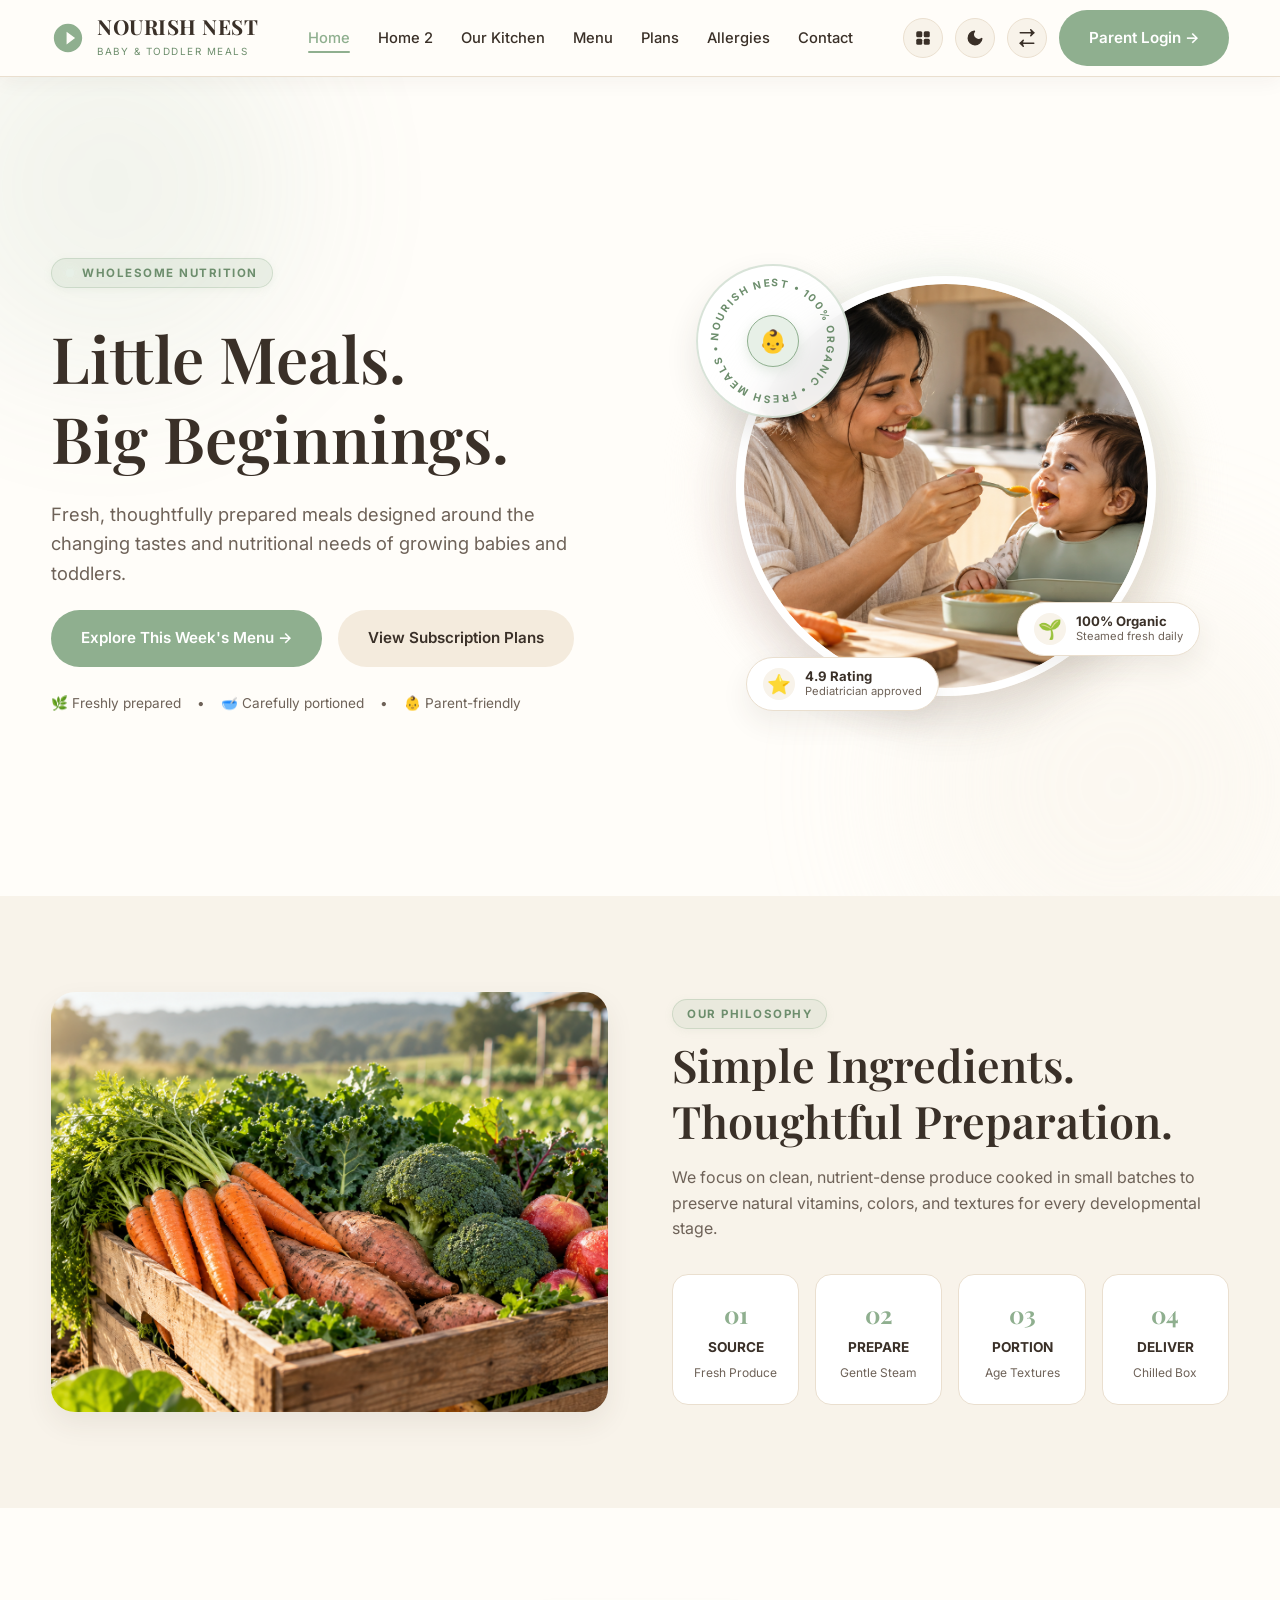
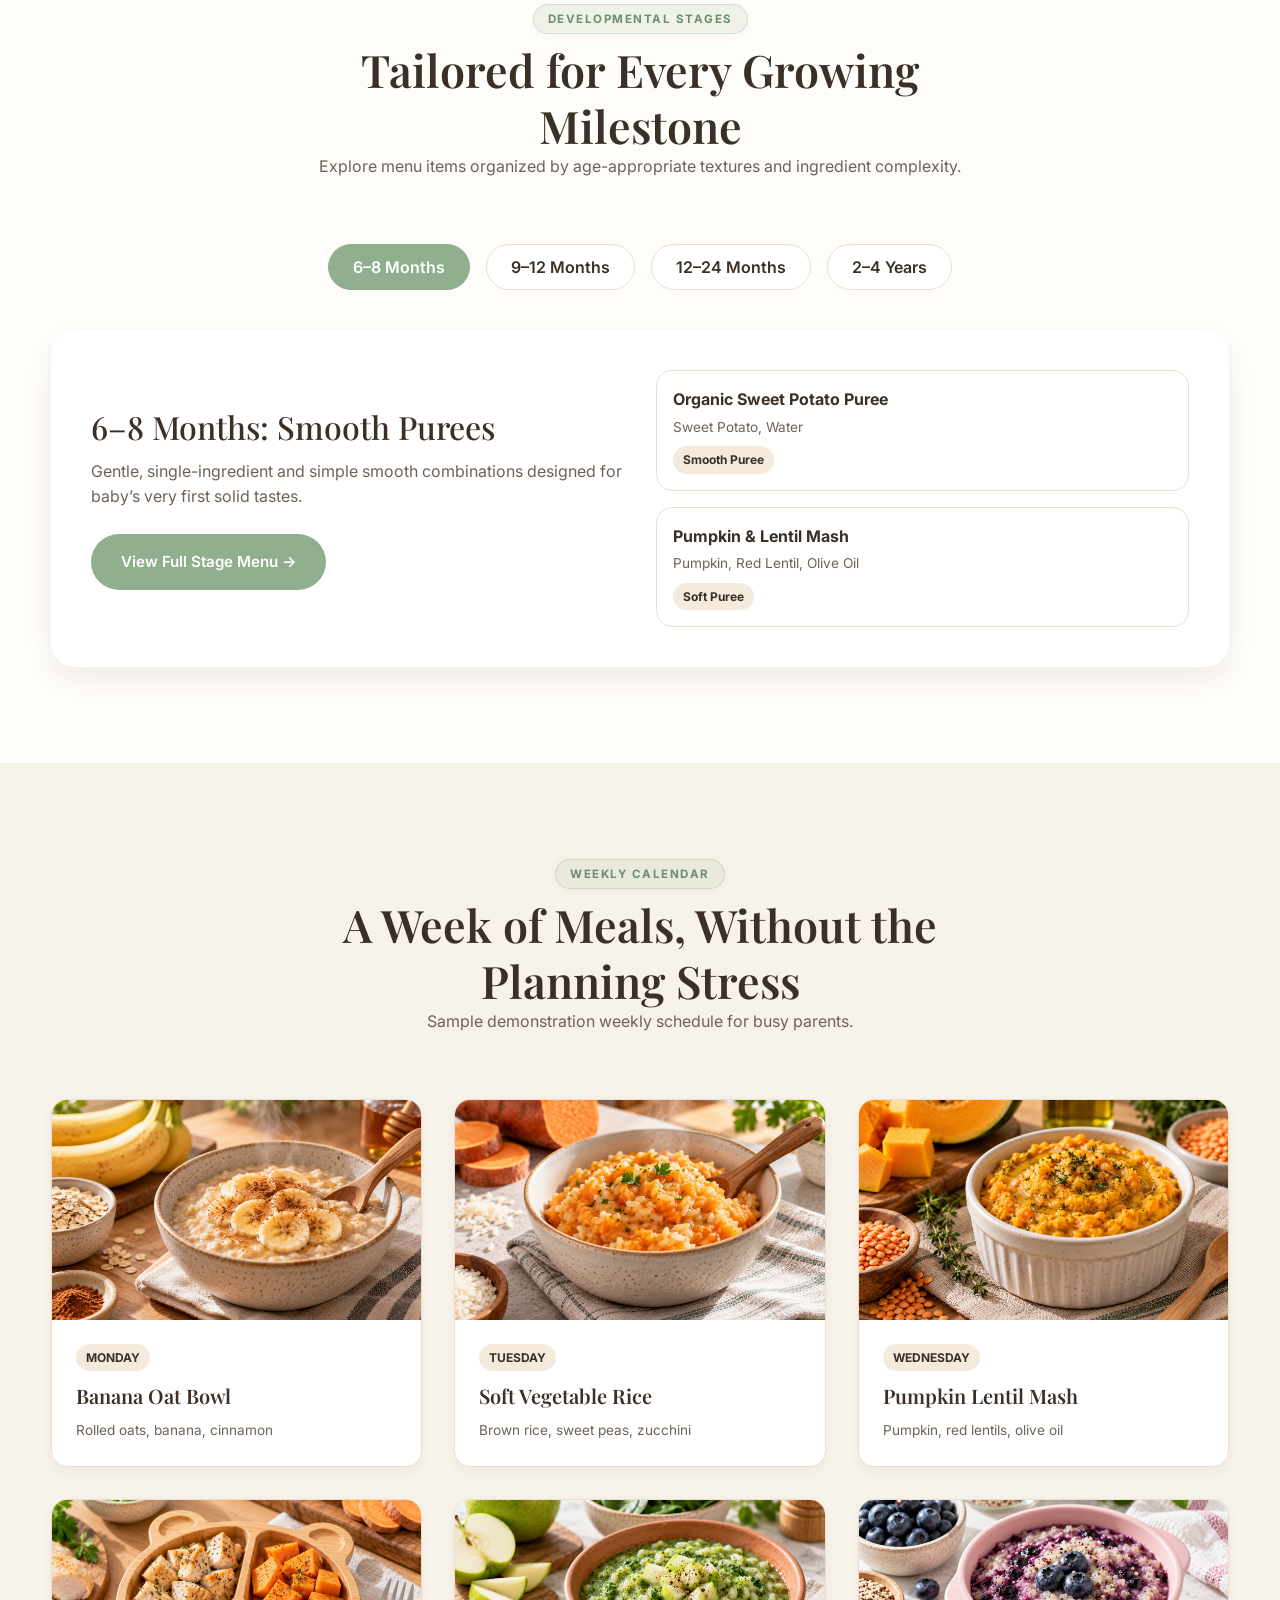
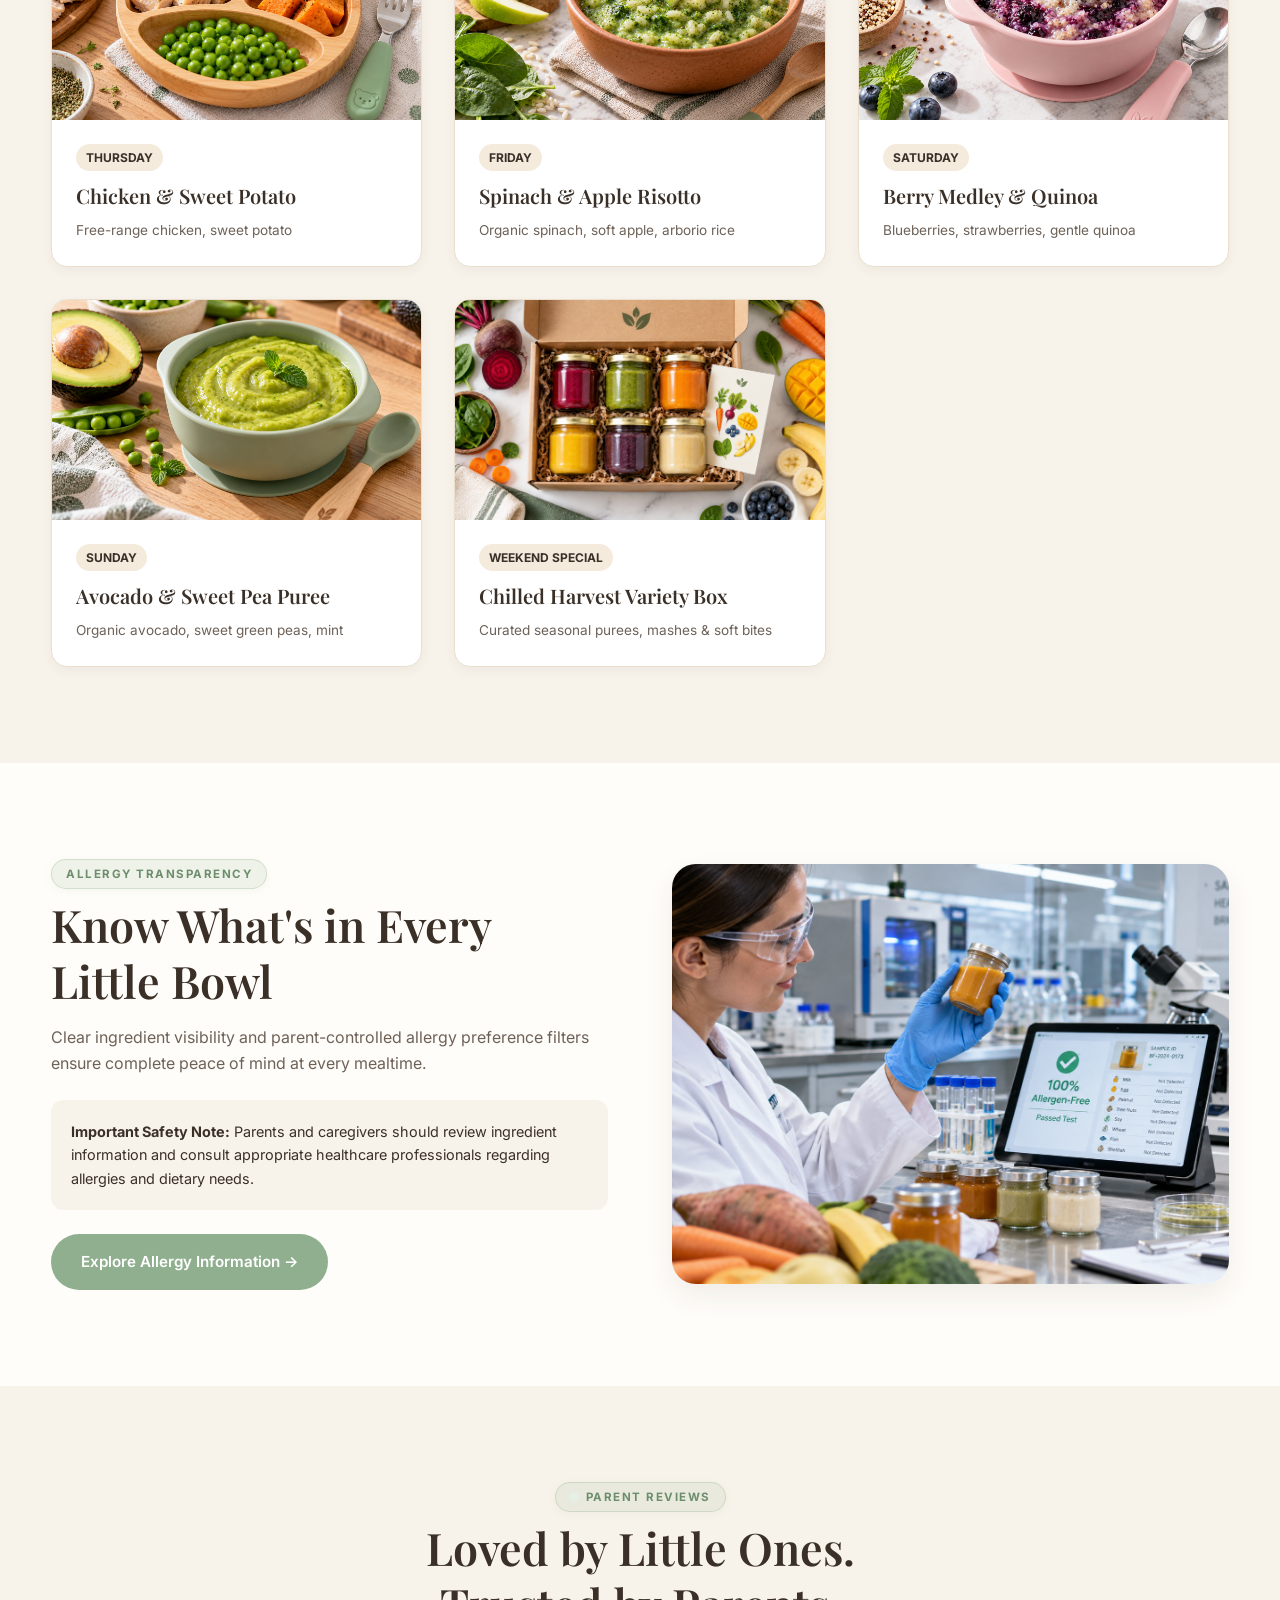
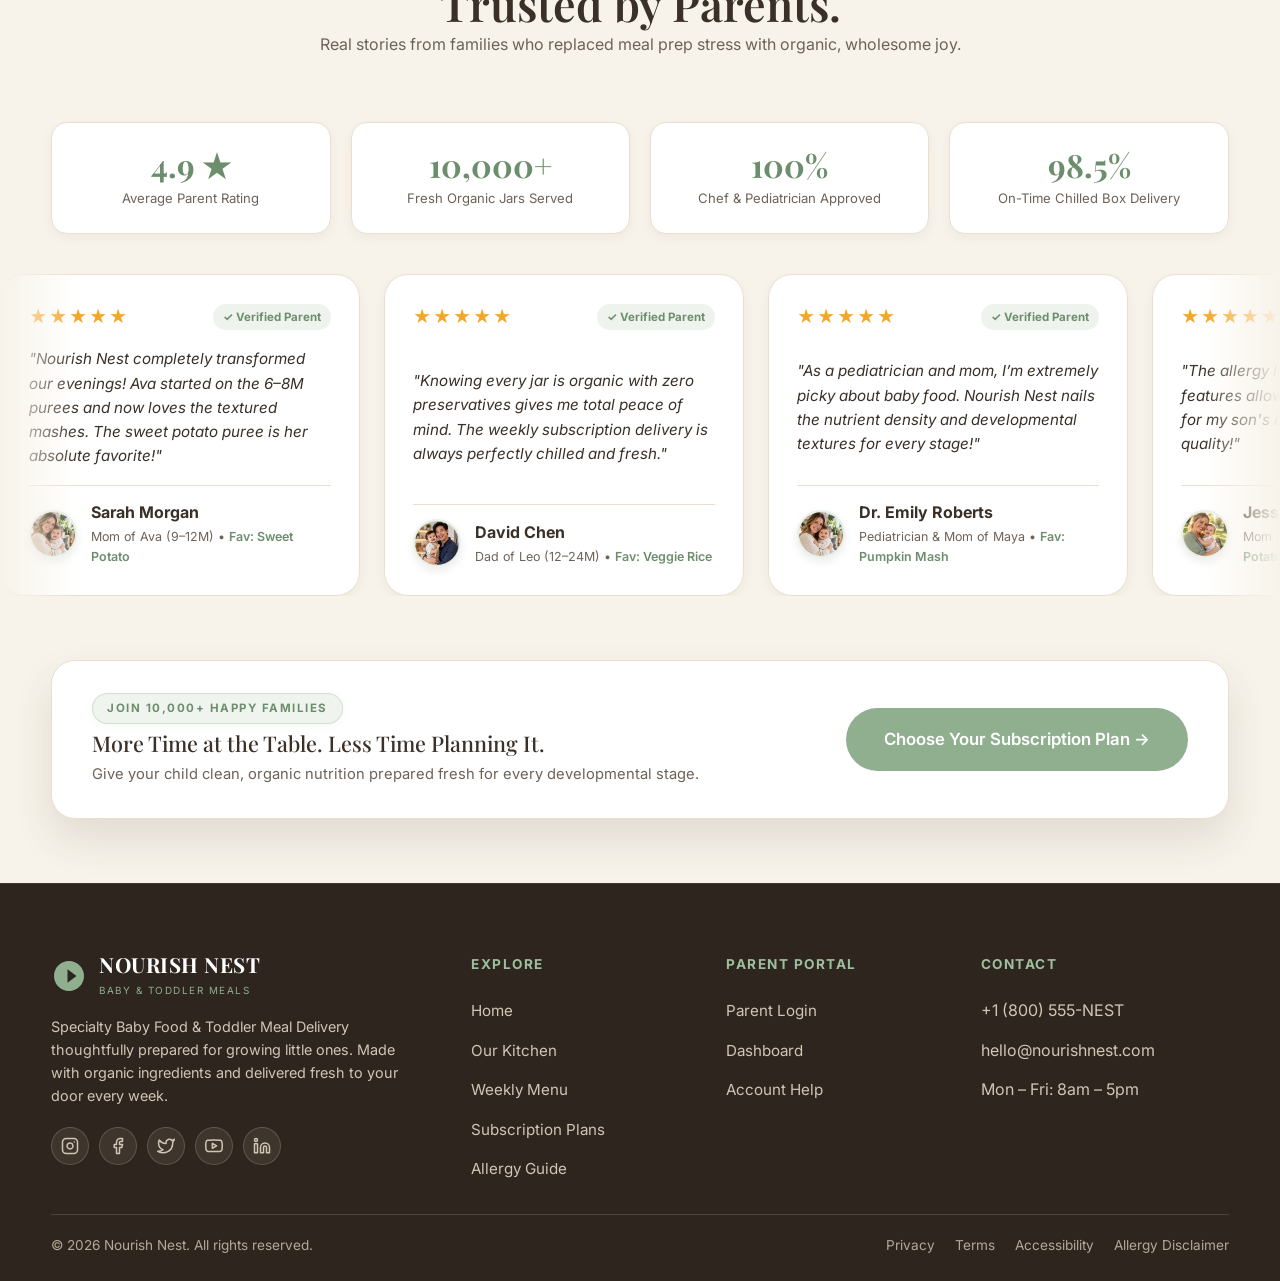
==== index.html @ a1250751 "Complete Nourish Nest website update: images, Home 2 hero & sensory section enhancements, brand favi" ====
<!DOCTYPE html>
<html lang="en" data-theme="light" dir="ltr">
<head>
  <meta charset="UTF-8">
  <meta name="viewport" content="width=device-width, initial-scale=1.0">
  <title>Nourish Nest | Specialty Baby Food & Toddler Meal Delivery</title>
  <meta name="description" content="Wholesome little meals thoughtfully prepared for growing babies and toddlers. Organized by developmental age stage with allergy-aware weekly subscriptions.">
  
  <link rel="icon" type="image/svg+xml" href="assets/images/favicon.svg">
  <link rel="stylesheet" href="assets/css/style.css">
</head>
<body>

  <!-- Sticky Navbar -->
  <header class="navbar">
    <div class="container nav-container">
      <a href="index.html" class="brand-logo">
        <svg viewBox="0 0 24 24">
          <path d="M12 2C6.48 2 2 6.48 2 12s4.48 10 10 10 10-4.48 10-10S17.52 2 12 2zm-1 14.5v-9l6 4.5-6 4.5z"/>
        </svg>
        <div>
          <span class="brand-title">NOURISH NEST</span>
          <span class="brand-sub">BABY & TODDLER MEALS</span>
        </div>
      </a>

      <!-- Desktop Nav Links -->
      <ul class="nav-links">
        <li><a href="index.html" class="active">Home</a></li>
        <li><a href="index2.html">Home 2</a></li>
        <li><a href="about.html">Our Kitchen</a></li>
        <li><a href="menu.html">Menu</a></li>
        <li><a href="plans.html">Plans</a></li>
        <li><a href="allergies.html">Allergies</a></li>
        <li><a href="contact.html">Contact</a></li>
      </ul>

      <!-- Actions -->
      <div class="nav-actions">
        <!-- Professional Dashboard Grid Shortcut -->
        <a href="dashboard.html" class="icon-circle-btn" title="Parent Portal Dashboard" aria-label="Parent Portal Dashboard">
          <svg width="18" height="18" viewBox="0 0 24 24" fill="currentColor">
            <rect x="3" y="3" width="8" height="8" rx="2"/>
            <rect x="13" y="3" width="8" height="8" rx="2"/>
            <rect x="13" y="13" width="8" height="8" rx="2"/>
            <rect x="3" y="13" width="8" height="8" rx="2"/>
          </svg>
        </a>

        <!-- Theme Sun/Moon Circle Button -->
        <button class="icon-circle-btn theme-toggle-btn" aria-label="Toggle Theme"></button>
        
        <!-- RTL Left-Right Circle Button -->
        <button class="icon-circle-btn rtl-toggle-btn" aria-label="Toggle Direction"></button>
        
        <!-- Primary CTA: Parent Login -->
        <a href="login.html" class="btn btn-primary">Parent Login →</a>
      </div>

      <!-- Mobile Hamburger -->
      <button class="hamburger" aria-label="Open Menu">
        <span></span>
        <span></span>
        <span></span>
      </button>
    </div>
  </header>

  <!-- Mobile Drawer -->
  <div class="mobile-drawer">
    <ul class="mobile-nav-links">
      <li><a href="index.html" class="active">Home</a></li>
      <li><a href="index2.html">Home 2</a></li>
      <li><a href="about.html">Our Kitchen</a></li>
      <li><a href="menu.html">Menu</a></li>
      <li><a href="plans.html">Plans</a></li>
      <li><a href="allergies.html">Allergies</a></li>
      <li><a href="contact.html">Contact</a></li>
    </ul>

    <div class="mobile-controls">
      <a href="login.html" class="btn btn-primary" style="width: 100%;">Parent Login →</a>
      <div style="display: flex; gap: 12px; justify-content: center; margin-top: 12px;">
        <a href="dashboard.html" class="icon-circle-btn" title="Parent Portal Dashboard" aria-label="Parent Portal Dashboard">
          <svg width="18" height="18" viewBox="0 0 24 24" fill="currentColor">
            <rect x="3" y="3" width="8" height="8" rx="2"/>
            <rect x="13" y="3" width="8" height="8" rx="2"/>
            <rect x="13" y="13" width="8" height="8" rx="2"/>
            <rect x="3" y="13" width="8" height="8" rx="2"/>
          </svg>
        </a>
        <button class="icon-circle-btn theme-toggle-btn" aria-label="Toggle Theme"></button>
        <button class="icon-circle-btn rtl-toggle-btn" aria-label="Toggle Direction"></button>
      </div>
    </div>
  </div>

  <!-- HOME SECTION 01 — HERO -->
  <section class="hero">
    <div class="hero-bg-shapes" aria-hidden="true">
      <div class="hero-shape shape-1"></div>
      <div class="hero-shape shape-2"></div>
    </div>
    <div class="container hero-grid">
      <div class="hero-content">
        <span class="section-tag hero-badge">
          <span class="badge-dot"></span> WHOLESOME NUTRITION
        </span>
        <h1 class="hero-title">Little Meals.<br>Big Beginnings.</h1>
        <p class="hero-desc text-muted" style="font-size: 1.15rem;">
          Fresh, thoughtfully prepared meals designed around the changing tastes and nutritional needs of growing babies and toddlers.
        </p>
        <div class="hero-ctas">
          <a href="menu.html" class="btn btn-primary">Explore This Week's Menu →</a>
          <a href="plans.html" class="btn btn-secondary">View Subscription Plans</a>
        </div>
        <div class="hero-trust-badges">
          <span>🌿 Freshly prepared</span>
          <span>•</span>
          <span>🥣 Carefully portioned</span>
          <span>•</span>
          <span>👶 Parent-friendly</span>
        </div>
      </div>

      <div class="hero-image-container">
        <!-- Ambient Backlight Ring -->
        <div class="hero-circle-glow"></div>

        <!-- Main Circular Image Frame -->
        <div class="hero-image-circle">
          <img src="assets/images/hero-main-feeding.jpg" alt="Parent preparing wholesome baby meal in bright kitchen">
        </div>

        <!-- Connected Rotating Circular Text Badge -->
        <div class="hero-rotating-text-badge" title="100% Organic & Freshly Prepared">
          <svg viewBox="0 0 160 160" class="spin-text-svg">
            <path id="heroCirclePath" d="M 80, 80 m -58, 0 a 58,58 0 1,1 116,0 a 58,58 0 1,1 -116,0" fill="none"/>
            <text class="spinning-text">
              <textPath href="#heroCirclePath" startOffset="0%">
                NOURISH NEST • 100% ORGANIC • FRESH MEALS • 
              </textPath>
            </text>
          </svg>
          <div class="rotating-badge-center">
            <span class="center-emoji">👶</span>
          </div>
        </div>

        <!-- Connected Floating Badges -->
        <div class="hero-float-badge float-badge-top">
          <span class="float-icon">🌱</span>
          <div class="float-text">
            <strong>100% Organic</strong>
            <span>Steamed fresh daily</span>
          </div>
        </div>

        <div class="hero-float-badge float-badge-bottom">
          <span class="float-icon">⭐</span>
          <div class="float-text">
            <strong>4.9 Rating</strong>
            <span>Pediatrician approved</span>
          </div>
        </div>
      </div>
    </div>
  </section>

  <!-- HOME SECTION 02 — INGREDIENT STORY -->
  <section class="section section-bg-alt">
    <div class="container split-grid">
      <div class="split-image">
        <img src="assets/images/quality-farm-fresh-produce.jpg" alt="Fresh organic vegetables on kitchen counter">
      </div>
      <div>
        <span class="section-tag">OUR PHILOSOPHY</span>
        <h2>Simple Ingredients. Thoughtful Preparation.</h2>
        <p class="text-muted" style="margin-top: 16px;">
          We focus on clean, nutrient-dense produce cooked in small batches to preserve natural vitamins, colors, and textures for every developmental stage.
        </p>
        <div class="journey-timeline">
          <div class="journey-step">
            <div class="step-num">01</div>
            <strong style="font-size: 0.85rem; display: block; margin-top: 4px;">SOURCE</strong>
            <span style="font-size: 0.75rem; color: var(--text-muted);">Fresh Produce</span>
          </div>
          <div class="journey-step">
            <div class="step-num">02</div>
            <strong style="font-size: 0.85rem; display: block; margin-top: 4px;">PREPARE</strong>
            <span style="font-size: 0.75rem; color: var(--text-muted);">Gentle Steam</span>
          </div>
          <div class="journey-step">
            <div class="step-num">03</div>
            <strong style="font-size: 0.85rem; display: block; margin-top: 4px;">PORTION</strong>
            <span style="font-size: 0.75rem; color: var(--text-muted);">Age Textures</span>
          </div>
          <div class="journey-step">
            <div class="step-num">04</div>
            <strong style="font-size: 0.85rem; display: block; margin-top: 4px;">DELIVER</strong>
            <span style="font-size: 0.75rem; color: var(--text-muted);">Chilled Box</span>
          </div>
        </div>
      </div>
    </div>
  </section>

  <!-- HOME SECTION 03 — AGE-STAGE MENU -->
  <section class="section">
    <div class="container">
      <div class="section-header">
        <span class="section-tag">DEVELOPMENTAL STAGES</span>
        <h2>Tailored for Every Growing Milestone</h2>
        <p class="text-muted">Explore menu items organized by age-appropriate textures and ingredient complexity.</p>
      </div>

      <div class="age-tabs">
        <button class="tab-btn active" data-stage="6-8">6–8 Months</button>
        <button class="tab-btn" data-stage="9-12">9–12 Months</button>
        <button class="tab-btn" data-stage="12-24">12–24 Months</button>
        <button class="tab-btn" data-stage="2-4">2–4 Years</button>
      </div>

      <div class="stage-display-card">
        <div>
          <h3 id="stage-title">6–8 Months: Smooth Purees</h3>
          <p id="stage-desc" class="text-muted" style="margin-top: 12px; margin-bottom: 24px;">
            Gentle, single-ingredient and simple smooth combinations designed for baby’s very first solid tastes.
          </p>
          <a href="menu.html" class="btn btn-primary">View Full Stage Menu →</a>
        </div>
        <div id="stage-meals-list" style="display: flex; flex-direction: column; gap: 16px;">
          <div class="journey-step" style="text-align: left; padding: 16px;">
            <strong>Organic Sweet Potato Puree</strong>
            <div style="font-size: 0.85rem; color: var(--text-muted); margin-top: 4px;">Sweet Potato, Water</div>
            <span class="meal-badge" style="margin-top: 8px; display: inline-block;">Smooth Puree</span>
          </div>
          <div class="journey-step" style="text-align: left; padding: 16px;">
            <strong>Pumpkin & Lentil Mash</strong>
            <div style="font-size: 0.85rem; color: var(--text-muted); margin-top: 4px;">Pumpkin, Red Lentil, Olive Oil</div>
            <span class="meal-badge" style="margin-top: 8px; display: inline-block;">Soft Puree</span>
          </div>
        </div>
      </div>
    </div>
  </section>

  <!-- HOME SECTION 04 — WEEKLY MEAL EXPERIENCE -->
  <section class="section section-bg-alt">
    <div class="container">
      <div class="section-header">
        <span class="section-tag">WEEKLY CALENDAR</span>
        <h2>A Week of Meals, Without the Planning Stress</h2>
        <p class="text-muted">Sample demonstration weekly schedule for busy parents.</p>
      </div>

      <div class="meal-grid">
        <div class="meal-card" data-name="Banana Oat Bowl" data-stage="12–24M" data-ingredients="Rolled oats, banana, cinnamon" data-texture="Soft Mash">
          <div class="meal-card-img"><img src="assets/images/meal-banana-oat-porridge.jpg" alt="Banana Oat Bowl"></div>
          <div class="meal-card-body">
            <span class="meal-badge">MONDAY</span>
            <h4>Banana Oat Bowl</h4>
            <p class="text-muted" style="font-size: 0.85rem;">Rolled oats, banana, cinnamon</p>
          </div>
        </div>
        <div class="meal-card" data-name="Soft Vegetable Rice" data-stage="12–24M" data-ingredients="Brown rice, sweet peas, zucchini" data-texture="Textured Rice">
          <div class="meal-card-img"><img src="assets/images/meal-sweet-potato-rice.jpg" alt="Soft Vegetable Rice"></div>
          <div class="meal-card-body">
            <span class="meal-badge">TUESDAY</span>
            <h4>Soft Vegetable Rice</h4>
            <p class="text-muted" style="font-size: 0.85rem;">Brown rice, sweet peas, zucchini</p>
          </div>
        </div>
        <div class="meal-card" data-name="Pumpkin Lentil Mash" data-stage="9–12M" data-ingredients="Pumpkin, red lentils, olive oil" data-texture="Smooth Mash">
          <div class="meal-card-img"><img src="assets/images/meal-pumpkin-lentil-mash.jpg" alt="Pumpkin Lentil Mash"></div>
          <div class="meal-card-body">
            <span class="meal-badge">WEDNESDAY</span>
            <h4>Pumpkin Lentil Mash</h4>
            <p class="text-muted" style="font-size: 0.85rem;">Pumpkin, red lentils, olive oil</p>
          </div>
        </div>
        <div class="meal-card" data-name="Chicken & Sweet Potato" data-stage="12–24M" data-ingredients="Free-range chicken, sweet potato" data-texture="Soft Bites">
          <div class="meal-card-img"><img src="assets/images/meal-chicken-sweet-potato.jpg" alt="Chicken & Sweet Potato"></div>
          <div class="meal-card-body">
            <span class="meal-badge">THURSDAY</span>
            <h4>Chicken & Sweet Potato</h4>
            <p class="text-muted" style="font-size: 0.85rem;">Free-range chicken, sweet potato</p>
          </div>
        </div>
        <div class="meal-card" data-name="Spinach & Apple Risotto" data-stage="12–24M" data-ingredients="Organic spinach, soft apple, arborio rice" data-texture="Creamy Risotto">
          <div class="meal-card-img"><img src="assets/images/meal-spinach-apple-risotto.jpg" alt="Spinach & Apple Risotto"></div>
          <div class="meal-card-body">
            <span class="meal-badge">FRIDAY</span>
            <h4>Spinach & Apple Risotto</h4>
            <p class="text-muted" style="font-size: 0.85rem;">Organic spinach, soft apple, arborio rice</p>
          </div>
        </div>
        <div class="meal-card" data-name="Berry Medley & Quinoa" data-stage="9–12M" data-ingredients="Blueberries, strawberries, gentle quinoa" data-texture="Pureed Fruit Mash">
          <div class="meal-card-img"><img src="assets/images/meal-wild-berry-quinoa.jpg" alt="Berry Medley & Quinoa"></div>
          <div class="meal-card-body">
            <span class="meal-badge">SATURDAY</span>
            <h4>Berry Medley & Quinoa</h4>
            <p class="text-muted" style="font-size: 0.85rem;">Blueberries, strawberries, gentle quinoa</p>
          </div>
        </div>
        <div class="meal-card" data-name="Avocado & Sweet Pea Puree" data-stage="6–8M" data-ingredients="Organic avocado, sweet green peas, mint" data-texture="Smooth Puree">
          <div class="meal-card-img"><img src="assets/images/meal-avocado-sweet-pea.jpg" alt="Avocado & Sweet Pea Puree"></div>
          <div class="meal-card-body">
            <span class="meal-badge">SUNDAY</span>
            <h4>Avocado & Sweet Pea Puree</h4>
            <p class="text-muted" style="font-size: 0.85rem;">Organic avocado, sweet green peas, mint</p>
          </div>
        </div>
        <div class="meal-card" data-name="Organic Chilled Harvest Variety Box" data-stage="12–24M" data-ingredients="Curated seasonal puree, mashes & soft bites" data-texture="Weekly Sampler Box">
          <div class="meal-card-img"><img src="assets/images/meal-harvest-variety-box.jpg" alt="Organic Chilled Harvest Variety Box"></div>
          <div class="meal-card-body">
            <span class="meal-badge">WEEKEND SPECIAL</span>
            <h4>Chilled Harvest Variety Box</h4>
            <p class="text-muted" style="font-size: 0.85rem;">Curated seasonal purees, mashes & soft bites</p>
          </div>
        </div>
      </div>
    </div>
  </section>

  <!-- HOME SECTION 05 — ALLERGY-FIRST EXPERIENCE -->
  <section class="section">
    <div class="container split-grid">
      <div>
        <span class="section-tag">ALLERGY TRANSPARENCY</span>
        <h2>Know What's in Every Little Bowl</h2>
        <p class="text-muted" style="margin-top: 16px;">
          Clear ingredient visibility and parent-controlled allergy preference filters ensure complete peace of mind at every mealtime.
        </p>
        <div style="margin-top: 24px; padding: 20px; background: var(--bg-alt); border-radius: 12px; font-size: 0.9rem;">
          <strong>Important Safety Note:</strong> Parents and caregivers should review ingredient information and consult appropriate healthcare professionals regarding allergies and dietary needs.
        </div>
        <div style="margin-top: 24px;">
          <a href="allergies.html" class="btn btn-primary">Explore Allergy Information →</a>
        </div>
      </div>
      <div class="split-image">
        <img src="assets/images/quality-allergy-testing.jpg" alt="Allergen safety labeling and ingredients">
      </div>
    </div>
  </section>

  <!-- HOME SECTION 06 — PARENT TESTIMONIALS & TRUST (UNIQUE ANIMATED CAROUSEL) -->
  <section class="section section-bg-alt testimonials-section" style="padding-bottom: 0;">
    <div class="container">
      <div class="section-header">
        <span class="section-tag hero-badge">
          <span class="badge-dot"></span> PARENT REVIEWS
        </span>
        <h2>Loved by Little Ones.<br>Trusted by Parents.</h2>
        <p class="text-muted">Real stories from families who replaced meal prep stress with organic, wholesome joy.</p>
      </div>

      <!-- Trust Metrics Bar -->
      <div class="testimonial-metrics">
        <div class="metric-card">
          <div class="metric-number">4.9 ★</div>
          <div class="metric-label">Average Parent Rating</div>
        </div>
        <div class="metric-card">
          <div class="metric-number">10,000+</div>
          <div class="metric-label">Fresh Organic Jars Served</div>
        </div>
        <div class="metric-card">
          <div class="metric-number">100%</div>
          <div class="metric-label">Chef & Pediatrician Approved</div>
        </div>
        <div class="metric-card">
          <div class="metric-number">98.5%</div>
          <div class="metric-label">On-Time Chilled Box Delivery</div>
        </div>
      </div>
    </div>

    <!-- Infinite Animated Marquee Track (Single Clean Row) -->
    <div class="testimonial-marquee-wrapper" style="margin-top: 40px;">
      <div class="testimonial-marquee-track track-left">
        <!-- Testimonial Card 1 -->
        <div class="testimonial-card">
          <div class="testimonial-header">
            <div class="stars">★★★★★</div>
            <span class="verified-badge">✓ Verified Parent</span>
          </div>
          <p class="testimonial-quote">
            "Nourish Nest completely transformed our evenings! Ava started on the 6–8M purees and now loves the textured mashes. The sweet potato puree is her absolute favorite!"
          </p>
          <div class="testimonial-author">
            <img src="assets/images/avatar-parent-sarah-m.jpg" alt="Sarah Morgan" class="author-avatar">
            <div>
              <strong>Sarah Morgan</strong>
              <div class="author-sub">Mom of Ava (9–12M) • <span>Fav: Sweet Potato</span></div>
            </div>
          </div>
        </div>

        <!-- Testimonial Card 2 -->
        <div class="testimonial-card">
          <div class="testimonial-header">
            <div class="stars">★★★★★</div>
            <span class="verified-badge">✓ Verified Parent</span>
          </div>
          <p class="testimonial-quote">
            "Knowing every jar is organic with zero preservatives gives me total peace of mind. The weekly subscription delivery is always perfectly chilled and fresh."
          </p>
          <div class="testimonial-author">
            <img src="assets/images/avatar-parent-david-c.jpg" alt="David Chen" class="author-avatar">
            <div>
              <strong>David Chen</strong>
              <div class="author-sub">Dad of Leo (12–24M) • <span>Fav: Veggie Rice</span></div>
            </div>
          </div>
        </div>

        <!-- Testimonial Card 3 -->
        <div class="testimonial-card">
          <div class="testimonial-header">
            <div class="stars">★★★★★</div>
            <span class="verified-badge">✓ Verified Parent</span>
          </div>
          <p class="testimonial-quote">
            "As a pediatrician and mom, I’m extremely picky about baby food. Nourish Nest nails the nutrient density and developmental textures for every stage!"
          </p>
          <div class="testimonial-author">
            <img src="assets/images/avatar-parent-emily-r.jpg" alt="Dr. Emily Roberts" class="author-avatar">
            <div>
              <strong>Dr. Emily Roberts</strong>
              <div class="author-sub">Pediatrician & Mom of Maya • <span>Fav: Pumpkin Mash</span></div>
            </div>
          </div>
        </div>

        <!-- Testimonial Card 4 -->
        <div class="testimonial-card">
          <div class="testimonial-header">
            <div class="stars">★★★★★</div>
            <span class="verified-badge">✓ Verified Parent</span>
          </div>
          <p class="testimonial-quote">
            "The allergy labeling and customization features allowed us to tailor meals safely for my son's dairy sensitivity. Exceptional quality!"
          </p>
          <div class="testimonial-author">
            <img src="assets/images/avatar-parent-jessica-t.jpg" alt="Jessica Taylor" class="author-avatar">
            <div>
              <strong>Jessica Taylor</strong>
              <div class="author-sub">Mom of Noah (2–4Y) • <span>Fav: Chicken Potato</span></div>
            </div>
          </div>
        </div>

        <!-- Testimonial Card 5 -->
        <div class="testimonial-card">
          <div class="testimonial-header">
            <div class="stars">★★★★★</div>
            <span class="verified-badge">✓ Verified Parent</span>
          </div>
          <p class="testimonial-quote">
            "My picky eater toddler devoured the Spinach & Apple Risotto! Finally a healthy meal delivery service that actually tastes delicious."
          </p>
          <div class="testimonial-author">
            <img src="assets/images/avatar-parent-marcus-v.jpg" alt="Marcus Vance" class="author-avatar">
            <div>
              <strong>Marcus Vance</strong>
              <div class="author-sub">Dad of Chloe (12–24M) • <span>Fav: Spinach Risotto</span></div>
            </div>
          </div>
        </div>

        <!-- Testimonial Card 6 -->
        <div class="testimonial-card">
          <div class="testimonial-header">
            <div class="stars">★★★★★</div>
            <span class="verified-badge">✓ Verified Parent</span>
          </div>
          <p class="testimonial-quote">
            "Worth every single penny. I save 5+ hours of steaming and blending every week, and my baby gets clean, high quality organic meals."
          </p>
          <div class="testimonial-author">
            <img src="assets/images/avatar-parent-rachel-g.jpg" alt="Rachel Green" class="author-avatar">
            <div>
              <strong>Rachel Green</strong>
              <div class="author-sub">Mom of Oliver (6–8M) • <span>Fav: Berry Quinoa</span></div>
            </div>
          </div>
        </div>

        <!-- Duplicated Set for Seamless Infinite Loop -->
        <div class="testimonial-card">
          <div class="testimonial-header">
            <div class="stars">★★★★★</div>
            <span class="verified-badge">✓ Verified Parent</span>
          </div>
          <p class="testimonial-quote">
            "Nourish Nest completely transformed our evenings! Ava started on the 6–8M purees and now loves the textured mashes. The sweet potato puree is her absolute favorite!"
          </p>
          <div class="testimonial-author">
            <img src="assets/images/avatar-parent-priya-s.jpg" alt="Priya Sharma" class="author-avatar">
            <div>
              <strong>Priya Sharma</strong>
              <div class="author-sub">Mom of Aarav (8M) • <span>Fav: Mango Chia</span></div>
            </div>
          </div>
        </div>

        <div class="testimonial-card">
          <div class="testimonial-header">
            <div class="stars">★★★★★</div>
            <span class="verified-badge">✓ Verified Parent</span>
          </div>
          <p class="testimonial-quote">
            "Knowing every jar is organic with zero preservatives gives me total peace of mind. The weekly subscription delivery is always perfectly chilled and fresh."
          </p>
          <div class="testimonial-author">
            <img src="assets/images/avatar-parent-alex-k.jpg" alt="Alex Kumar" class="author-avatar">
            <div>
              <strong>Alex Kumar</strong>
              <div class="author-sub">Dad of Liam (14M) • <span>Fav: Turkey Bites</span></div>
            </div>
          </div>
        </div>

        <div class="testimonial-card">
          <div class="testimonial-header">
            <div class="stars">★★★★★</div>
            <span class="verified-badge">✓ Verified Parent</span>
          </div>
          <p class="testimonial-quote">
            "As a nutritionist, I love how clean the ingredients are. No hidden sugars, no synthetic fillers—just real whole organic food."
          </p>
          <div class="testimonial-author">
            <img src="assets/images/avatar-parent-elena-r.jpg" alt="Elena Rodriguez" class="author-avatar">
            <div>
              <strong>Elena Rodriguez</strong>
              <div class="author-sub">Mom of Mateo (10M) • <span>Fav: Avocado Pea</span></div>
            </div>
          </div>
        </div>

        <div class="testimonial-card">
          <div class="testimonial-header">
            <div class="stars">★★★★★</div>
            <span class="verified-badge">✓ Verified Parent</span>
          </div>
          <p class="testimonial-quote">
            "The allergy customization feature is a lifesaver. Being able to filter dairy and nuts gave us absolute peace of mind."
          </p>
          <div class="testimonial-author">
            <img src="assets/images/avatar-parent-james-w.jpg" alt="James Wilson" class="author-avatar">
            <div>
              <strong>James Wilson</strong>
              <div class="author-sub">Dad of Maya (2Y) • <span>Fav: Toddler Ravioli</span></div>
            </div>
          </div>
        </div>

        <div class="testimonial-card">
          <div class="testimonial-header">
            <div class="stars">★★★★★</div>
            <span class="verified-badge">✓ Verified Parent</span>
          </div>
          <p class="testimonial-quote">
            "Super fresh, beautiful packaging, and my baby eats every single bite. We couldn't be happier with Nourish Nest!"
          </p>
          <div class="testimonial-author">
            <img src="assets/images/avatar-parent-sophia-l.jpg" alt="Sophia Lee" class="author-avatar">
            <div>
              <strong>Sophia Lee</strong>
              <div class="author-sub">Mom of Kai (7M) • <span>Fav: Peach Custard</span></div>
            </div>
          </div>
        </div>

        <div class="testimonial-card">
          <div class="testimonial-header">
            <div class="stars">★★★★★</div>
            <span class="verified-badge">✓ Verified Parent</span>
          </div>
          <p class="testimonial-quote">
            "Subscribing to Nourish Nest saved our busy weeknight routines. Highly recommended to all new parents!"
          </p>
          <div class="testimonial-author">
            <img src="assets/images/avatar-parent-michael-b.jpg" alt="Michael Brown" class="author-avatar">
            <div>
              <strong>Michael Brown</strong>
              <div class="author-sub">Dad of Ben (18M) • <span>Fav: Broccoli Tots</span></div>
            </div>
          </div>
        </div>

      </div>

    </div>
  </section>

  <!-- Pre-Footer Action Banner (Matching About Page Structure) -->
  <section class="section section-bg-alt" style="padding: 64px 0;">
    <div class="container">
      <div class="cta-floating-banner">
        <div>
          <span class="section-tag" style="margin-bottom: 6px;">JOIN 10,000+ HAPPY FAMILIES</span>
          <h3 style="font-size: 1.35rem; margin-bottom: 6px;">More Time at the Table. Less Time Planning It.</h3>
          <p class="text-muted" style="font-size: 0.92rem;">Give your child clean, organic nutrition prepared fresh for every developmental stage.</p>
        </div>
        <a href="plans.html" class="btn btn-primary" style="padding: 16px 36px; font-size: 1.05rem;">Choose Your Subscription Plan →</a>
      </div>
    </div>
  </section>

  <!-- Shared Public Footer -->
  <footer class="footer">
    <div class="container">
      <div class="footer-grid">
        <div>
          <a href="index.html" class="footer-brand-logo">
            <svg viewBox="0 0 24 24">
              <path d="M12 2C6.48 2 2 6.48 2 12s4.48 10 10 10 10-4.48 10-10S17.52 2 12 2zm-1 14.5v-9l6 4.5-6 4.5z"/>
            </svg>
            <div>
              <span class="brand-title" style="color: #FFFFFF;">NOURISH NEST</span>
              <span class="brand-sub" style="color: var(--color-primary);">BABY & TODDLER MEALS</span>
            </div>
          </a>
          <p style="color: #D1C5B4; font-size: 0.9rem; line-height: 1.6;">
            Specialty Baby Food & Toddler Meal Delivery thoughtfully prepared for growing little ones. Made with organic ingredients and delivered fresh to your door every week.
          </p>

          <!-- Social Icons Bar -->
          <div class="footer-social-bar">
            <a href="#" class="footer-social-icon" aria-label="Instagram" title="Instagram">
              <svg width="18" height="18" viewBox="0 0 24 24" fill="none" stroke="currentColor" stroke-width="2" stroke-linecap="round" stroke-linejoin="round"><rect x="2" y="2" width="20" height="20" rx="5" ry="5"/><path d="M16 11.37A4 4 0 1 1 12.63 8 4 4 0 0 1 16 11.37z"/><line x1="17.5" y1="6.5" x2="17.51" y2="6.5"/></svg>
            </a>
            <a href="#" class="footer-social-icon" aria-label="Facebook" title="Facebook">
              <svg width="18" height="18" viewBox="0 0 24 24" fill="none" stroke="currentColor" stroke-width="2" stroke-linecap="round" stroke-linejoin="round"><path d="M18 2h-3a5 5 0 0 0-5 5v3H7v4h3v8h4v-8h3l1-4h-4V7a1 1 0 0 1 1-1h3z"/></svg>
            </a>
            <a href="#" class="footer-social-icon" aria-label="Twitter / X" title="Twitter / X">
              <svg width="18" height="18" viewBox="0 0 24 24" fill="none" stroke="currentColor" stroke-width="2" stroke-linecap="round" stroke-linejoin="round"><path d="M23 3a10.9 10.9 0 0 1-3.14 1.53 4.48 4.48 0 0 0-7.86 3v1A10.66 10.66 0 0 1 3 4s-4 9 5 13a11.64 11.64 0 0 1-7 2c9 5 20 0 20-11.5a4.5 4.5 0 0 0-.08-.83A7.72 7.72 0 0 0 23 3z"/></svg>
            </a>
            <a href="#" class="footer-social-icon" aria-label="YouTube" title="YouTube">
              <svg width="18" height="18" viewBox="0 0 24 24" fill="none" stroke="currentColor" stroke-width="2" stroke-linecap="round" stroke-linejoin="round"><path d="M22.54 6.42a2.78 2.78 0 0 0-1.94-2C18.88 4 12 4 12 4s-6.88 0-8.6.46a2.78 2.78 0 0 0-1.94 2A29 29 0 0 0 1 11.75a29 29 0 0 0 .46 5.33A2.78 2.78 0 0 0 3.4 19c1.72.46 8.6.46 8.6.46s6.88 0 8.6-.46a2.78 2.78 0 0 0 1.94-2 29 29 0 0 0 .46-5.25 29 29 0 0 0-.46-5.33z"/><polygon points="9.75 15.02 15.5 11.75 9.75 8.48 9.75 15.02"/></svg>
            </a>
            <a href="#" class="footer-social-icon" aria-label="LinkedIn" title="LinkedIn">
              <svg width="18" height="18" viewBox="0 0 24 24" fill="none" stroke="currentColor" stroke-width="2" stroke-linecap="round" stroke-linejoin="round"><path d="M16 8a6 6 0 0 1 6 6v7h-4v-7a2 2 0 0 0-2-2 2 2 0 0 0-2 2v7h-4v-7a6 6 0 0 1 6-6z"/><rect x="2" y="9" width="4" height="12"/><circle cx="4" cy="4" r="2"/></svg>
            </a>
          </div>
        </div>

        <div class="footer-col">
          <h5>EXPLORE</h5>
          <ul>
            <li><a href="index.html">Home</a></li>
            <li><a href="about.html">Our Kitchen</a></li>
            <li><a href="menu.html">Weekly Menu</a></li>
            <li><a href="plans.html">Subscription Plans</a></li>
            <li><a href="allergies.html">Allergy Guide</a></li>
          </ul>
        </div>

        <div class="footer-col">
          <h5>PARENT PORTAL</h5>
          <ul>
            <li><a href="login.html">Parent Login</a></li>
            <li><a href="dashboard.html">Dashboard</a></li>
            <li><a href="dashboard.html">Account Help</a></li>
          </ul>
        </div>

        <div class="footer-col">
          <h5>CONTACT</h5>
          <ul>
            <li><span style="color: #D1C5B4;">+1 (800) 555-NEST</span></li>
            <li><span style="color: #D1C5B4;">hello@nourishnest.com</span></li>
            <li><span style="color: #D1C5B4;">Mon – Fri: 8am – 5pm</span></li>
          </ul>
        </div>
      </div>

      <div class="footer-bottom">
        <div>© 2026 Nourish Nest. All rights reserved.</div>
        <div style="display: flex; gap: 20px;">
          <a href="#">Privacy</a>
          <a href="#">Terms</a>
          <a href="#">Accessibility</a>
          <a href="#">Allergy Disclaimer</a>
        </div>
      </div>
    </div>
  </footer>

  <!-- Public Reusable Modal -->
  <div class="modal-overlay" id="public-modal">
    <div class="modal-box">
      <button class="modal-close" aria-label="Close Modal">×</button>
      <div class="modal-body"></div>
    </div>
  </div>

  <!-- Floating Back to Top Button -->
  <button class="back-to-top" id="backToTopBtn" aria-label="Back to top" title="Back to top">
    <svg width="20" height="20" viewBox="0 0 24 24" fill="none" stroke="currentColor" stroke-width="2.5" stroke-linecap="round" stroke-linejoin="round">
      <polyline points="18 15 12 9 6 15"/>
    </svg>
  </button>

  <script src="assets/js/main.js"></script>
</body>
</html>
---- assets/css/style.css ----
/* ==========================================================================
   NOURISH NEST - PUBLIC BRAND CSS (GENTLE, PREMIUM, WHOLESOME)
   ========================================================================== */

@import url('https://fonts.googleapis.com/css2?family=Inter:wght@300;400;500;600;700&family=Playfair+Display:ital,wght@0,500;0,600;0,700;1,400&display=swap');

:root {
  /* Brand Color Tokens */
  --color-primary: #8FAF8F;
  --color-primary-dark: #6D8E6D;
  --color-primary-light: #E7F0E7;
  --color-secondary: #F4EBDD;
  --color-secondary-light: #FAF6EF;
  --color-dark: #3A3028;
  --color-dark-muted: #5C4F44;
  --color-accent: #E29578;
  --color-accent-soft: #F9EBE6;
  
  /* Surface Defaults (Light Theme) */
  --bg-main: #FFFDF9;
  --bg-surface: #FFFFFF;
  --bg-alt: #F8F3EA;
  --text-main: #3A3028;
  --text-muted: #6E6258;
  --border-color: #EADFCF;
  --shadow-sm: 0 4px 12px rgba(58, 48, 40, 0.05);
  --shadow-md: 0 12px 28px rgba(58, 48, 40, 0.08);
  --shadow-lg: 0 20px 40px rgba(58, 48, 40, 0.12);

  /* Spacing Scale */
  --space-xs: 8px;
  --space-sm: 16px;
  --space-md: 24px;
  --space-lg: 40px;
  --space-xl: 64px;
  --space-2xl: 96px;

  /* Typography */
  --font-heading: 'Playfair Display', Georgia, serif;
  --font-body: 'Inter', system-ui, -apple-system, sans-serif;
  
  /* Layout Grid */
  --container-width: 1440px;
  --page-padding: clamp(20px, 4vw, 64px);
  --radius-sm: 8px;
  --radius-md: 16px;
  --radius-lg: 24px;
  --radius-full: 9999px;

  --transition: all 0.3s cubic-bezier(0.25, 0.8, 0.25, 1);
}

/* Dark Theme Overrides */
[data-theme="dark"] {
  --bg-main: #231D18;
  --bg-surface: #2D251F;
  --bg-alt: #362E27;
  --text-main: #F4EBDD;
  --text-muted: #D1C5B4;
  --border-color: #4A3E35;
  --shadow-sm: 0 4px 12px rgba(0, 0, 0, 0.2);
  --shadow-md: 0 12px 28px rgba(0, 0, 0, 0.3);
  --shadow-lg: 0 20px 40px rgba(0, 0, 0, 0.4);
}

/* Base Resets */
*, *::before, *::after {
  box-sizing: border-box;
  margin: 0;
  padding: 0;
}

html {
  scroll-behavior: smooth;
  font-size: 16px;
  background-color: #2E251E;
}

[data-theme="dark"] html {
  background-color: #18120E;
}

body {
  font-family: var(--font-body);
  background-color: var(--bg-main);
  color: var(--text-main);
  line-height: 1.6;
  overflow-x: hidden;
  transition: background-color 0.3s ease, color 0.3s ease;
  min-height: 100vh;
  display: flex;
  flex-direction: column;
  padding-top: 76px;
}

img {
  max-width: 100%;
  height: auto;
  display: block;
  object-fit: cover;
}

a {
  color: inherit;
  text-decoration: none;
}

button, input, select, textarea {
  font-family: inherit;
  font-size: inherit;
}

/* Container System */
.container {
  width: 100%;
  max-width: var(--container-width);
  margin: 0 auto;
  padding-left: var(--page-padding);
  padding-right: var(--page-padding);
}

/* Typography Helpers */
h1, h2, h3, h4, .font-serif {
  font-family: var(--font-heading);
  color: var(--text-main);
  line-height: 1.25;
}

h1 { font-size: clamp(2.5rem, 5vw, 4rem); font-weight: 600; }
h2 { font-size: clamp(2rem, 3.5vw, 3rem); font-weight: 600; }
h3 { font-size: clamp(1.5rem, 2.5vw, 2rem); font-weight: 500; }
h4 { font-size: 1.25rem; font-weight: 600; }

.text-muted { color: var(--text-muted); }
.text-sage { color: var(--color-primary); }
.text-center { text-align: center; }

/* Buttons & CTAs */
.btn {
  display: inline-flex;
  align-items: center;
  justify-content: center;
  gap: 10px;
  padding: 14px 28px;
  border-radius: var(--radius-full);
  font-weight: 600;
  font-size: 0.95rem;
  cursor: pointer;
  transition: var(--transition);
  border: 2px solid transparent;
  white-space: nowrap;
}

.btn-primary {
  background-color: var(--color-primary);
  color: #FFFFFF;
}

.btn-primary:hover {
  background-color: var(--color-primary-dark);
  transform: translateY(-2px);
  box-shadow: 0 8px 20px rgba(143, 175, 143, 0.35);
}

.btn-secondary {
  background-color: var(--color-secondary);
  color: var(--color-dark);
}

.btn-secondary:hover {
  background-color: #E8DCCB;
  transform: translateY(-2px);
}

.btn-outline {
  border-color: var(--color-primary);
  color: var(--text-main);
  background: transparent;
}

.btn-outline:hover {
  background-color: var(--color-primary);
  color: #FFFFFF;
}

.btn-icon-grid {
  width: 42px;
  height: 42px;
  border-radius: var(--radius-md);
  background: var(--bg-alt);
  border: 1px solid var(--border-color);
  display: inline-flex;
  align-items: center;
  justify-content: center;
  cursor: pointer;
  transition: var(--transition);
  color: var(--text-main);
}

.btn-icon-grid:hover {
  background-color: var(--color-primary);
  color: #FFFFFF;
  border-color: var(--color-primary);
  transform: scale(1.05);
}

/* Header & Navbar - Always Fixed Top Across All Devices */
.navbar {
  position: fixed;
  top: 0;
  left: 0;
  right: 0;
  width: 100%;
  z-index: 1000;
  background-color: rgba(255, 253, 249, 0.95);
  backdrop-filter: blur(14px);
  -webkit-backdrop-filter: blur(14px);
  border-bottom: 1px solid var(--border-color);
  box-shadow: 0 4px 20px rgba(58, 48, 40, 0.05);
  transition: background-color 0.3s ease, border-color 0.3s ease, box-shadow 0.3s ease;
}

[data-theme="dark"] .navbar {
  background-color: rgba(35, 29, 24, 0.95);
  box-shadow: 0 4px 20px rgba(0, 0, 0, 0.25);
}

.nav-container {
  display: flex;
  align-items: center;
  justify-content: space-between;
  height: 76px;
}

.brand-logo {
  display: flex;
  align-items: center;
  gap: 12px;
}

.brand-logo svg {
  width: 34px;
  height: 34px;
  fill: var(--color-primary);
}

.brand-title {
  font-family: var(--font-heading);
  font-size: 1.3rem;
  font-weight: 700;
  letter-spacing: 0.5px;
  color: var(--text-main);
  line-height: 1;
}

.brand-sub {
  font-family: var(--font-body);
  font-size: 0.62rem;
  letter-spacing: 1.5px;
  text-transform: uppercase;
  color: var(--color-primary-dark);
  display: block;
  margin-top: 2px;
}

.nav-links {
  display: flex;
  align-items: center;
  gap: 28px;
  list-style: none;
}

.nav-links a {
  font-weight: 500;
  font-size: 0.92rem;
  color: var(--text-main);
  transition: var(--transition);
  position: relative;
  padding: 4px 0;
}

.nav-links a:hover,
.nav-links a.active {
  color: var(--color-primary);
}

.nav-links a.active::after {
  content: '';
  position: absolute;
  bottom: -2px;
  left: 0;
  width: 100%;
  height: 2px;
  background-color: var(--color-primary);
  border-radius: 2px;
}

.nav-actions {
  display: flex;
  align-items: center;
  gap: 12px;
}

/* Circular Control Buttons (Theme, RTL, Dashboard Shortcut) */
.icon-circle-btn {
  width: 40px;
  height: 40px;
  border-radius: 50%;
  background: var(--bg-alt);
  border: 1px solid var(--border-color);
  color: var(--text-main);
  display: inline-flex;
  align-items: center;
  justify-content: center;
  cursor: pointer;
  transition: var(--transition);
  padding: 0;
  flex-shrink: 0;
}

.icon-circle-btn:hover {
  background-color: var(--color-primary);
  color: #FFFFFF;
  border-color: var(--color-primary);
  transform: translateY(-2px);
}

.icon-circle-btn svg {
  width: 18px;
  height: 18px;
  fill: currentColor;
}

/* Mobile Hamburger Toggle */
.hamburger {
  display: none;
  background: none;
  border: none;
  cursor: pointer;
  flex-direction: column;
  gap: 6px;
  padding: 8px;
}

.hamburger span {
  width: 26px;
  height: 2.5px;
  background-color: var(--text-main);
  border-radius: 2px;
  transition: var(--transition);
}

/* Mobile Nav Drawer */
.mobile-drawer {
  position: fixed;
  top: 76px;
  left: 0;
  width: 100%;
  height: calc(100vh - 76px);
  background-color: var(--bg-surface);
  z-index: 999;
  display: flex;
  flex-direction: column;
  padding: 32px var(--page-padding);
  gap: 24px;
  transform: translateY(-100%);
  opacity: 0;
  visibility: hidden;
  transition: var(--transition);
  overflow-y: auto;
}

.mobile-drawer.active {
  transform: translateY(0);
  opacity: 1;
  visibility: visible;
}

.mobile-nav-links {
  list-style: none;
  display: flex;
  flex-direction: column;
  gap: 20px;
}

.mobile-nav-links a {
  font-size: 1.25rem;
  font-weight: 600;
  color: var(--text-main);
  transition: var(--transition);
}

.mobile-nav-links a:hover,
.mobile-nav-links a.active {
  color: var(--color-primary);
}

.mobile-controls {
  margin-top: auto;
  display: flex;
  flex-direction: column;
  gap: 16px;
  padding-top: 24px;
  border-top: 1px solid var(--border-color);
}

/* Public Sections Shared Padding */
.section {
  padding-top: var(--space-2xl);
  padding-bottom: var(--space-2xl);
}

.section-bg-alt {
  background-color: var(--bg-alt);
}

/* Section Header */
.section-header {
  text-align: center;
  max-width: 680px;
  margin: 0 auto var(--space-xl);
}

.section-tag,
.hero-badge {
  display: inline-flex;
  align-items: center;
  gap: 8px;
  font-size: 0.72rem;
  font-weight: 700;
  letter-spacing: 1.5px;
  text-transform: uppercase;
  color: var(--color-primary-dark);
  background: rgba(143, 175, 143, 0.14);
  border: 1px solid rgba(143, 175, 143, 0.3);
  padding: 5px 14px;
  border-radius: 50px;
  width: fit-content;
  max-width: max-content;
  align-self: flex-start;
  box-shadow: 0 2px 8px rgba(143, 175, 143, 0.1);
  transition: var(--transition);
  margin-bottom: 8px;
}

.hero-badge:hover {
  background: rgba(143, 175, 143, 0.22);
  transform: translateY(-1px);
}

.badge-dot {
  width: 7px;
  height: 7px;
  border-radius: 50%;
  background-color: var(--color-primary);
  box-shadow: 0 0 10px var(--color-primary);
  display: inline-block;
  animation: badgePulse 2s infinite ease-in-out;
}

@keyframes badgePulse {
  0%, 100% { transform: scale(1); opacity: 1; }
  50% { transform: scale(1.4); opacity: 0.7; }
}

[data-theme="dark"] .section-tag,
[data-theme="dark"] .hero-badge {
  background: rgba(143, 175, 143, 0.2);
  color: var(--color-primary);
  border-color: rgba(143, 175, 143, 0.35);
}

/* Hero Section Base */
.hero {
  position: relative;
  padding-top: var(--space-lg);
  padding-bottom: var(--space-lg);
  overflow: hidden;
}

@media (min-width: 992px) {
  .hero {
    min-height: calc(100vh - 80px);
    display: flex;
    align-items: center;
    padding-top: clamp(16px, 3vh, 40px);
    padding-bottom: clamp(16px, 3vh, 40px);
    box-sizing: border-box;
  }

  .hero-grid {
    width: 100%;
  }

  .hero-content {
    gap: clamp(12px, 2vh, 22px);
  }

  .hero-image-circle {
    width: min(420px, 45vh);
    height: min(420px, 45vh);
  }
}

.hero-bg-shapes {
  position: absolute;
  inset: 0;
  pointer-events: none;
  z-index: 0;
  overflow: hidden;
}

.hero-shape {
  position: absolute;
  border-radius: 50%;
  filter: blur(80px);
  opacity: 0.45;
}

.hero-shape.shape-1 {
  width: 380px;
  height: 380px;
  background: rgba(143, 175, 143, 0.25);
  top: -80px;
  left: -80px;
  animation: floatBg 12s ease-in-out infinite alternate;
}

.hero-shape.shape-2 {
  width: 420px;
  height: 420px;
  background: rgba(244, 235, 221, 0.6);
  bottom: -100px;
  right: -50px;
  animation: floatBg 15s ease-in-out 2s infinite alternate-reverse;
}

[data-theme="dark"] .hero-shape.shape-2 {
  background: rgba(226, 149, 120, 0.15);
}

@keyframes floatBg {
  0% { transform: translate(0, 0) scale(1); }
  100% { transform: translate(30px, 40px) scale(1.1); }
}

.hero-grid {
  position: relative;
  z-index: 1;
  display: grid;
  grid-template-columns: 1fr 1fr;
  gap: 48px;
  align-items: center;
}

.hero-content {
  display: flex;
  flex-direction: column;
  gap: 22px;
  align-items: flex-start;
}

.hero-content > * {
  animation: heroFadeUp 0.8s cubic-bezier(0.16, 1, 0.3, 1) both;
}

.hero-content .section-tag { animation-delay: 0.1s; }
.hero-content .hero-title { animation-delay: 0.25s; }
.hero-content .hero-desc { animation-delay: 0.4s; }
.hero-content .hero-ctas { animation-delay: 0.55s; display: flex; gap: 16px; flex-wrap: wrap; }
.hero-content .hero-trust-badges { animation-delay: 0.7s; }

@keyframes heroFadeUp {
  0% { opacity: 0; transform: translateY(30px); }
  100% { opacity: 1; transform: translateY(0); }
}

.hero-trust-badges {
  display: flex;
  align-items: center;
  gap: 16px;
  font-size: 0.85rem;
  color: var(--text-muted);
  margin-top: 4px;
}

.hero-trust-badges span {
  display: flex;
  align-items: center;
  gap: 6px;
}

/* Circular Hero Image Container & Connected Elements */
.hero-image-container {
  position: relative;
  width: 100%;
  max-width: 460px;
  margin: 0 auto;
  display: flex;
  justify-content: center;
  align-items: center;
  animation: heroFadeUp 0.9s cubic-bezier(0.16, 1, 0.3, 1) 0.3s both;
}

.hero-circle-glow {
  position: absolute;
  width: 104%;
  height: 104%;
  border-radius: 50%;
  background: conic-gradient(from 0deg, var(--color-primary-light), var(--color-secondary), var(--color-accent-soft), var(--color-primary-light));
  opacity: 0.7;
  filter: blur(20px);
  z-index: 0;
  animation: spinGlow 20s linear infinite;
}

@keyframes spinGlow {
  0% { transform: rotate(0deg); }
  100% { transform: rotate(360deg); }
}

/* Main Circle Image Frame */
.hero-image-circle {
  position: relative;
  width: 420px;
  height: 420px;
  border-radius: 50%;
  overflow: hidden;
  box-shadow: 0 24px 48px rgba(58, 48, 40, 0.14), inset 0 0 0 4px rgba(255, 255, 255, 0.6);
  border: 8px solid var(--bg-surface);
  z-index: 1;
  transition: transform 0.6s cubic-bezier(0.25, 1, 0.5, 1), box-shadow 0.6s ease;
  animation: heroFloatCircle 7s ease-in-out infinite;
}

.hero-image-circle img {
  width: 100%;
  height: 100%;
  object-fit: cover;
  border-radius: 50%;
  transition: transform 0.7s ease;
}

.hero-image-container:hover .hero-image-circle {
  transform: translateY(-8px) scale(1.02);
  box-shadow: 0 32px 64px rgba(58, 48, 40, 0.2), inset 0 0 0 4px rgba(143, 175, 143, 0.5);
}

.hero-image-container:hover .hero-image-circle img {
  transform: scale(1.08);
}

@keyframes heroFloatCircle {
  0%, 100% { transform: translateY(0px) rotate(0deg); }
  50% { transform: translateY(-10px) rotate(1deg); }
}

/* Connected Rotating Circular Text Badge */
.hero-rotating-text-badge {
  position: absolute;
  top: -12px;
  left: -20px;
  width: 154px;
  height: 154px;
  border-radius: 50%;
  background: rgba(255, 255, 255, 0.92);
  backdrop-filter: blur(12px);
  -webkit-backdrop-filter: blur(12px);
  border: 2px solid rgba(143, 175, 143, 0.35);
  box-shadow: 0 16px 32px rgba(58, 48, 40, 0.12);
  z-index: 3;
  display: flex;
  align-items: center;
  justify-content: center;
  cursor: pointer;
  transition: transform 0.4s ease, box-shadow 0.4s ease;
}

[data-theme="dark"] .hero-rotating-text-badge {
  background: rgba(45, 37, 31, 0.92);
  border-color: rgba(143, 175, 143, 0.4);
  box-shadow: 0 16px 32px rgba(0, 0, 0, 0.35);
}

.hero-rotating-text-badge:hover {
  transform: scale(1.1) rotate(5deg);
  box-shadow: 0 20px 40px rgba(58, 48, 40, 0.2);
}

/* SVG Rotating Text Ring */
.spin-text-svg {
  width: 100%;
  height: 100%;
  animation: spinText 14s linear infinite;
  transform-origin: center center;
}

.hero-rotating-text-badge:hover .spin-text-svg {
  animation-duration: 6s;
}

.spinning-text {
  font-family: var(--font-body);
  font-size: 11px;
  font-weight: 700;
  letter-spacing: 2px;
  text-transform: uppercase;
  fill: var(--color-primary-dark);
}

[data-theme="dark"] .spinning-text {
  fill: var(--color-primary);
}

.rotating-badge-center {
  position: absolute;
  width: 52px;
  height: 52px;
  border-radius: 50%;
  background: var(--color-primary-light);
  border: 1px solid var(--color-primary);
  display: flex;
  align-items: center;
  justify-content: center;
  box-shadow: 0 4px 12px rgba(143, 175, 143, 0.25);
}

[data-theme="dark"] .rotating-badge-center {
  background: var(--bg-alt);
}

.center-emoji {
  font-size: 1.4rem;
  animation: emojiPulse 2.5s ease-in-out infinite alternate;
}

@keyframes emojiPulse {
  0% { transform: scale(0.9); }
  100% { transform: scale(1.15) rotate(6deg); }
}

@keyframes spinText {
  from { transform: rotate(0deg); }
  to { transform: rotate(360deg); }
}

/* Connected Floating Micro-Badges */
.hero-float-badge {
  position: absolute;
  background: var(--bg-surface);
  border: 1px solid var(--border-color);
  padding: 10px 16px;
  border-radius: var(--radius-full);
  box-shadow: var(--shadow-md);
  display: flex;
  align-items: center;
  gap: 10px;
  z-index: 2;
  backdrop-filter: blur(8px);
  white-space: nowrap;
  transition: transform 0.3s ease;
}

.hero-float-badge:hover {
  transform: translateY(-4px) scale(1.05) !important;
}

.float-badge-top {
  bottom: 40px;
  right: -24px;
  animation: floatBadgeTop 5s ease-in-out infinite alternate;
}

.float-badge-bottom {
  bottom: -15px;
  left: 30px;
  animation: floatBadgeBottom 6s ease-in-out 1s infinite alternate;
}

.float-icon {
  font-size: 1.2rem;
  display: flex;
  align-items: center;
  justify-content: center;
  width: 32px;
  height: 32px;
  background: var(--bg-alt);
  border-radius: 50%;
}

.float-text {
  display: flex;
  flex-direction: column;
  line-height: 1.2;
}

.float-text strong {
  font-size: 0.82rem;
  color: var(--text-main);
}

.float-text span {
  font-size: 0.7rem;
  color: var(--text-muted);
}

@keyframes floatBadgeTop {
  0% { transform: translateY(0px); }
  100% { transform: translateY(-10px); }
}

@keyframes floatBadgeBottom {
  0% { transform: translateY(0px); }
  100% { transform: translateY(8px); }
}

/* RTL Adjustments for Hero Section */
[dir="rtl"] .hero-badge {
  direction: rtl;
}

[dir="rtl"] .hero-rotating-text-badge {
  left: auto;
  right: -20px;
}

[dir="rtl"] .float-badge-top {
  right: auto;
  left: -24px;
}

[dir="rtl"] .float-badge-bottom {
  left: auto;
  right: 30px;
}

/* Mobile Responsiveness for Hero */
@media (max-width: 991px) {
  .hero-grid {
    grid-template-columns: 1fr;
    text-align: center;
    gap: 40px;
  }

  .hero-content {
    align-items: center;
    text-align: center;
  }

  .hero-ctas {
    width: 100%;
    display: flex;
    flex-direction: column;
    align-items: center;
    justify-content: center;
    gap: 12px;
  }

  .hero-ctas .btn {
    width: 100%;
    max-width: 320px;
    height: 52px;
    min-height: 52px;
    padding: 0 24px;
    box-sizing: border-box;
    display: flex;
    align-items: center;
    justify-content: center;
    text-align: center;
    font-size: 0.95rem;
  }

  .hero-trust-badges {
    justify-content: center;
  }

  .section-tag,
  .hero-badge {
    align-self: center;
  }

  .hero-image-circle {
    width: clamp(280px, 75vw, 360px);
    height: clamp(280px, 75vw, 360px);
  }

  .hero-rotating-text-badge {
    width: 120px;
    height: 120px;
    top: -10px;
    left: 0;
  }

  .spinning-text {
    font-size: 10px;
  }

  .rotating-badge-center {
    width: 42px;
    height: 42px;
  }

  .float-badge-top {
    right: -10px;
    bottom: 20px;
  }

  .float-badge-bottom {
    left: 0px;
  }
}

/* Split Feature Layout */
.split-grid {
  display: grid;
  grid-template-columns: 1fr 1fr;
  gap: 64px;
  align-items: center;
}

.split-image img {
  border-radius: var(--radius-lg);
  box-shadow: var(--shadow-md);
  width: 100%;
  height: 420px;
}

/* Journey Timeline */
.journey-timeline {
  display: grid;
  grid-template-columns: repeat(4, 1fr);
  gap: 16px;
  margin-top: 32px;
}

.standards-timeline {
  display: grid;
  grid-template-columns: repeat(3, 1fr);
  gap: 20px;
  margin-top: 32px;
}

.journey-step {
  background: var(--bg-surface);
  border: 1px solid var(--border-color);
  padding: 20px;
  border-radius: var(--radius-md);
  text-align: center;
}

.journey-step .step-num {
  font-family: var(--font-heading);
  font-size: 1.5rem;
  color: var(--color-primary);
  font-weight: 700;
}

/* Rich Kitchen Journey Stepper Cards (About & Plans Page) */
.journey-timeline-rich {
  display: grid;
  grid-template-columns: repeat(3, 1fr);
  gap: 24px;
  margin-top: 40px;
}

.journey-timeline-5col {
  display: grid;
  grid-template-columns: repeat(5, 1fr);
  gap: 20px;
  margin-top: 40px;
}

@media (max-width: 1100px) {
  .journey-timeline-5col {
    grid-template-columns: repeat(auto-fit, minmax(240px, 1fr));
  }
}

@media (max-width: 900px) {
  .journey-timeline-rich {
    grid-template-columns: 1fr;
  }
}

.journey-step-card {
  background: var(--bg-surface);
  border: 1px solid var(--border-color);
  border-radius: var(--radius-lg);
  padding: 28px 24px;
  text-align: left;
  position: relative;
  transition: var(--transition);
  display: flex;
  flex-direction: column;
  justify-content: space-between;
  box-shadow: var(--shadow-sm);
}

[dir="rtl"] .journey-step-card {
  text-align: right;
}

.journey-step-card:hover {
  transform: translateY(-4px);
  border-color: var(--color-primary);
  box-shadow: var(--shadow-md);
}

.journey-step-header {
  display: flex;
  align-items: center;
  justify-content: space-between;
  margin-bottom: 16px;
}

.journey-step-num {
  width: 40px;
  height: 40px;
  border-radius: 50%;
  background: var(--color-primary-light);
  color: var(--color-primary-dark);
  font-family: var(--font-heading);
  font-weight: 700;
  font-size: 1.15rem;
  display: flex;
  align-items: center;
  justify-content: center;
}

[data-theme="dark"] .journey-step-num {
  background: rgba(143, 175, 143, 0.2);
  color: #B5D6B5;
}

.journey-step-icon {
  font-size: 2rem;
}

.journey-step-svg-icon {
  width: 44px;
  height: 44px;
  border-radius: var(--radius-md);
  background: var(--color-primary-light);
  color: var(--color-primary-dark);
  display: flex;
  align-items: center;
  justify-content: center;
  transition: var(--transition);
  box-shadow: 0 2px 8px rgba(143, 175, 143, 0.15);
}

[data-theme="dark"] .journey-step-svg-icon {
  background: rgba(143, 175, 143, 0.2);
  color: #B5D6B5;
}

.journey-step-card:hover .journey-step-svg-icon {
  background-color: var(--color-primary);
  color: #FFFFFF;
  transform: scale(1.08);
  box-shadow: 0 4px 12px rgba(143, 175, 143, 0.35);
}

.journey-step-tag {
  display: inline-block;
  font-size: 0.72rem;
  font-weight: 700;
  letter-spacing: 1px;
  text-transform: uppercase;
  color: var(--color-primary-dark);
  background: rgba(143, 175, 143, 0.15);
  padding: 4px 12px;
  border-radius: 50px;
  margin-bottom: 10px;
}

[data-theme="dark"] .journey-step-tag {
  color: #B5D6B5;
  background: rgba(143, 175, 143, 0.25);
}

.journey-step-card h4 {
  font-size: 1.15rem;
  font-weight: 700;
  margin-bottom: 8px;
  color: var(--text-main);
}

.journey-step-card p {
  font-size: 0.88rem;
  color: var(--text-muted);
  line-height: 1.6;
}

/* Age Stage Selector Tabs */
.age-tabs {
  display: flex;
  justify-content: center;
  gap: 16px;
  flex-wrap: wrap;
  margin-bottom: 40px;
}

.tab-btn {
  background: var(--bg-surface);
  border: 1px solid var(--border-color);
  padding: 12px 24px;
  border-radius: var(--radius-full);
  font-weight: 600;
  cursor: pointer;
  transition: var(--transition);
  color: var(--text-main);
}

.tab-btn.active, .tab-btn:hover {
  background-color: var(--color-primary);
  color: #FFFFFF;
  border-color: var(--color-primary);
}

.stage-display-card {
  background: var(--bg-surface);
  border-radius: var(--radius-lg);
  padding: 40px;
  box-shadow: var(--shadow-md);
  display: grid;
  grid-template-columns: 1fr 1fr;
  gap: 32px;
  align-items: center;
}

/* Meal Catalog Grid */
.meal-grid {
  display: grid;
  grid-template-columns: repeat(auto-fill, minmax(280px, 1fr));
  gap: 32px;
}

.meal-card {
  background: var(--bg-surface);
  border-radius: var(--radius-md);
  border: 1px solid var(--border-color);
  overflow: hidden;
  box-shadow: var(--shadow-sm);
  transition: var(--transition);
  cursor: pointer;
  display: flex;
  flex-direction: column;
}

.meal-card:hover {
  transform: translateY(-6px);
  box-shadow: var(--shadow-md);
}

.meal-card-img {
  height: 220px;
  position: relative;
  overflow: hidden;
  background: var(--bg-alt);
}

.meal-card-img img {
  width: 100%;
  height: 100%;
  object-fit: cover;
  transition: transform 0.5s ease;
}

.meal-card:hover .meal-card-img img {
  transform: scale(1.06);
}

.meal-card-body {
  padding: 24px;
  display: flex;
  flex-direction: column;
  flex: 1;
  gap: 12px;
}

.meal-badge {
  align-self: flex-start;
  font-size: 0.75rem;
  font-weight: 700;
  padding: 4px 10px;
  border-radius: var(--radius-full);
  background-color: var(--color-secondary);
  color: var(--color-dark);
}

/* Modal System */
.modal-overlay {
  position: fixed;
  top: 0;
  left: 0;
  width: 100vw;
  height: 100vh;
  background: rgba(43, 35, 29, 0.65);
  backdrop-filter: blur(6px);
  z-index: 2000;
  display: none;
  align-items: center;
  justify-content: center;
  padding: 20px;
  opacity: 0;
  transition: opacity 0.3s ease;
}

.modal-overlay:not(.active) {
  display: none !important;
}

.modal-overlay.active {
  display: flex !important;
  opacity: 1;
}

.modal-box {
  background: var(--bg-surface);
  border-radius: var(--radius-lg);
  max-width: 640px;
  width: 100%;
  max-height: 90vh;
  overflow-y: auto;
  position: relative;
  box-shadow: var(--shadow-lg);
  padding: 36px;
  transform: scale(0.9);
  transition: var(--transition);
}

.modal-overlay.active .modal-box {
  transform: scale(1);
}

.modal-close {
  position: absolute;
  top: 20px;
  right: 20px;
  background: var(--bg-alt);
  border: none;
  width: 36px;
  height: 36px;
  border-radius: 50%;
  cursor: pointer;
  font-size: 1.2rem;
  color: var(--text-main);
}

/* Shared Public Footer (Dark Earth aesthetic in both light and dark theme) */
.footer {
  background-color: #2E251E;
  color: #F4EBDD;
  padding-top: 70px;
  padding-bottom: 24px;
  border-top: 1px solid #42362C;
  transition: var(--transition);
  margin-top: auto;
  position: relative;
  z-index: 1;
  box-shadow: 0 500px 0 500px #2E251E;
}

[data-theme="dark"] .footer {
  background-color: #18120E;
  border-top-color: #2C221A;
  box-shadow: 0 500px 0 500px #18120E;
}

/* CTA Floating Banner Wrapper — dark transition strip between last section and footer */
.cta-floating-banner-wrap {
  background-color: #2E251E;
  padding: 40px 0 0 0;
  position: relative;
  z-index: 10;
}

[data-theme="dark"] .cta-floating-banner-wrap {
  background-color: #18120E;
}

/* Floating CTA Banner — pops cleanly inside padded pre-footer section */
.cta-floating-banner {
  background: var(--bg-surface);
  border: 1.5px solid var(--border-color);
  border-radius: var(--radius-lg);
  padding: 32px 40px;
  box-shadow: var(--shadow-lg);
  display: flex;
  align-items: center;
  justify-content: space-between;
  flex-wrap: wrap;
  gap: 24px;
  text-align: left;
  position: relative;
  z-index: 20;
  margin-bottom: 0;
  transition: var(--transition);
}

[dir="rtl"] .cta-floating-banner {
  text-align: right;
}

[data-theme="dark"] .cta-floating-banner {
  background: var(--bg-surface);
  border-color: var(--border-color);
  box-shadow: 0 16px 36px rgba(0, 0, 0, 0.4);
}

.footer-grid {
  display: grid;
  grid-template-columns: 1.8fr 1fr 1fr 1.2fr;
  gap: 48px;
  margin-bottom: 32px;
}

.footer-brand-logo {
  display: flex;
  align-items: center;
  gap: 12px;
  margin-bottom: 16px;
  text-decoration: none;
}

.footer-brand-logo svg {
  width: 36px;
  height: 36px;
  fill: var(--color-primary);
}

.footer-brand-logo .brand-title {
  color: #FFFFFF;
  font-family: var(--font-heading);
}

.footer p {
  color: #D1C5B4;
  line-height: 1.6;
}

.footer-social-bar {
  display: flex;
  align-items: center;
  gap: 10px;
  margin-top: 20px;
}

.footer-social-icon {
  width: 38px;
  height: 38px;
  border-radius: 50%;
  background: rgba(244, 235, 221, 0.08);
  border: 1px solid rgba(244, 235, 221, 0.18);
  color: #D1C5B4;
  display: inline-flex;
  align-items: center;
  justify-content: center;
  transition: var(--transition);
  text-decoration: none;
}

.footer-social-icon:hover {
  background-color: var(--color-primary);
  color: #FFFFFF;
  border-color: var(--color-primary);
  transform: translateY(-2px);
}

.footer-col h5 {
  font-family: var(--font-body);
  font-weight: 700;
  font-size: 0.85rem;
  letter-spacing: 1.5px;
  text-transform: uppercase;
  margin-bottom: 22px;
  color: #9DBF9D;
}

.footer-col ul {
  list-style: none;
  display: flex;
  flex-direction: column;
  gap: 14px;
}

.footer-col a {
  color: #D1C5B4;
  font-size: 0.95rem;
  transition: var(--transition);
}

.footer-col a:hover {
  color: #FFFFFF;
}

.footer-bottom {
  padding-top: 20px;
  border-top: 1px solid rgba(244, 235, 221, 0.15);
  display: flex;
  justify-content: space-between;
  align-items: center;
  font-size: 0.85rem;
  color: #B5A898;
}

.footer-bottom a {
  color: #B5A898;
  transition: var(--transition);
}

.footer-bottom a:hover {
  color: #FFFFFF;
}

/* Toast Notifications */
.toast-container {
  position: fixed;
  bottom: 24px;
  right: 24px;
  z-index: 3000;
  display: flex;
  flex-direction: column;
  gap: 12px;
}

.toast {
  background: var(--color-dark);
  color: #FFFFFF;
  padding: 14px 24px;
  border-radius: var(--radius-md);
  font-size: 0.9rem;
  font-weight: 500;
  box-shadow: var(--shadow-lg);
  display: flex;
  align-items: center;
  gap: 10px;
  animation: slideIn 0.3s cubic-bezier(0.25, 0.8, 0.25, 1);
}

@keyframes slideIn {
  from { transform: translateX(100%); opacity: 0; }
  to { transform: translateX(0); opacity: 1; }
}

/* RTL Global Mirroring */
[dir="rtl"] {
  text-align: right;
}

[dir="rtl"] .nav-actions, [dir="rtl"] .hero-trust-badges {
  flex-direction: row-reverse;
}

[dir="rtl"] .modal-close {
  right: auto;
  left: 20px;
}

/* Responsive Media Queries */
html, body {
  max-width: 100%;
  overflow-x: hidden !important;
}

@media (max-width: 1024px) {
  .hero-grid, .split-grid, .stage-display-card {
    grid-template-columns: 1fr;
  }

  /* Hide desktop links and nav-actions (including Dashboard icon) on mobile header */
  .nav-links, .nav-actions {
    display: none !important;
  }

  .hamburger {
    display: flex;
  }

  .footer-grid {
    grid-template-columns: 1fr 1fr;
  }
}

@media (max-width: 640px) {
  .container {
    padding-left: 16px !important;
    padding-right: 16px !important;
    max-width: 100% !important;
    box-sizing: border-box;
  }

  .section-tag, .hero-badge {
    white-space: normal;
    text-align: center;
  }

  .footer-grid {
    grid-template-columns: 1fr;
  }

  .journey-timeline,
  .standards-timeline {
    grid-template-columns: 1fr;
  }

  .footer-bottom {
    flex-direction: column;
    gap: 12px;
    text-align: center;
  }
}

/* ==========================================================================
   PARENT TESTIMONIALS SECTION & INFINITE MARQUEE ANIMATION
   ========================================================================== */

.testimonials-section {
  position: relative;
  overflow: hidden;
  padding-top: var(--space-2xl);
  padding-bottom: var(--space-2xl);
}

.testimonial-metrics {
  display: grid;
  grid-template-columns: repeat(4, 1fr);
  gap: 20px;
  margin-top: 36px;
}

.metric-card {
  background: var(--bg-surface);
  border: 1px solid var(--border-color);
  padding: 24px 20px;
  border-radius: var(--radius-md);
  text-align: center;
  box-shadow: var(--shadow-sm);
  transition: transform 0.3s ease, box-shadow 0.3s ease, border-color 0.3s ease;
}

.metric-card:hover {
  transform: translateY(-4px);
  box-shadow: var(--shadow-md);
  border-color: var(--color-primary);
}

.metric-number {
  font-family: var(--font-heading);
  font-size: 2rem;
  font-weight: 700;
  color: var(--color-primary-dark);
  line-height: 1.1;
}

[data-theme="dark"] .metric-number {
  color: var(--color-primary);
}

.metric-label {
  font-size: 0.82rem;
  color: var(--text-muted);
  margin-top: 6px;
}

/* Infinite Marquee Track Wrappers */
.testimonial-marquee-wrapper {
  position: relative;
  width: 100%;
  overflow: hidden;
  mask-image: linear-gradient(to right, transparent, black 6%, black 94%, transparent);
  -webkit-mask-image: linear-gradient(to right, transparent, black 6%, black 94%, transparent);
}

.testimonial-marquee-track {
  display: flex;
  gap: 24px;
  width: max-content;
}

.track-left {
  animation: marqueeLeft 45s linear infinite;
}

.track-right {
  animation: marqueeRight 42s linear infinite;
}

.testimonial-marquee-wrapper:hover .testimonial-marquee-track {
  animation-play-state: paused;
}

@keyframes marqueeLeft {
  0% { transform: translateX(0); }
  100% { transform: translateX(-50%); }
}

@keyframes marqueeRight {
  0% { transform: translateX(-50%); }
  100% { transform: translateX(0); }
}

.testimonial-grid-home2 {
  display: grid;
  grid-template-columns: repeat(3, 1fr);
  gap: 24px;
  margin-top: 48px;
  text-align: left;
}

/* Testimonial Card Design */
.testimonial-card {
  width: 360px;
  flex-shrink: 0;
  background: var(--bg-surface);
  border: 1px solid var(--border-color);
  padding: 28px;
  border-radius: var(--radius-lg);
  box-shadow: var(--shadow-sm);
  display: flex;
  flex-direction: column;
  justify-content: space-between;
  gap: 16px;
  transition: transform 0.35s ease, border-color 0.35s ease, box-shadow 0.35s ease;
  position: relative;
}

.testimonial-card:hover {
  transform: translateY(-6px) scale(1.02);
  border-color: var(--color-primary);
  box-shadow: var(--shadow-md);
}

.testimonial-header {
  display: flex;
  align-items: center;
  justify-content: space-between;
}

.stars {
  color: #F5A623;
  font-size: 1.1rem;
  letter-spacing: 2px;
}

.verified-badge {
  font-size: 0.72rem;
  font-weight: 700;
  color: var(--color-primary-dark);
  background: rgba(143, 175, 143, 0.15);
  padding: 4px 10px;
  border-radius: 50px;
}

[data-theme="dark"] .verified-badge {
  color: var(--color-primary);
  background: rgba(143, 175, 143, 0.25);
}

.testimonial-quote {
  font-size: 0.95rem;
  color: var(--text-main);
  line-height: 1.6;
  font-style: italic;
}

.testimonial-author {
  display: flex;
  align-items: center;
  gap: 14px;
  padding-top: 14px;
  border-top: 1px solid var(--border-color);
}

.author-avatar {
  width: 48px;
  height: 48px;
  border-radius: 50%;
  object-fit: cover;
  border: 2px solid var(--color-primary-light);
  box-shadow: 0 4px 10px rgba(0,0,0,0.08);
}

.author-sub {
  font-size: 0.78rem;
  color: var(--text-muted);
  margin-top: 2px;
}

.author-sub span {
  color: var(--color-primary-dark);
  font-weight: 600;
}

[data-theme="dark"] .author-sub span {
  color: var(--color-primary);
}

/* Mobile Responsiveness for Testimonials */
@media (max-width: 768px) {
  .testimonial-metrics {
    grid-template-columns: 1fr 1fr;
    gap: 12px;
  }

  .testimonial-card {
    width: 100%;
    max-width: 100%;
    box-sizing: border-box;
    padding: 20px;
  }
}

/* ==========================================================================
   HOME 2 — FULL-BLEED ANIMATED HERO (100% VIEWPORT FILL & INCREASED H1)
   ========================================================================== */
.hero-home2 {
  position: relative;
  min-height: calc(100vh - 76px);
  height: auto;
  display: flex;
  align-items: center;
  justify-content: center;
  padding: 60px 0;
  overflow: hidden;
  border-radius: 0 !important;
}

.hero-home2-bg-animated {
  position: absolute;
  top: 0;
  left: 0;
  right: 0;
  bottom: 0;
  background: url('../images/home2-hero-bg.jpg') center/cover no-repeat;
  animation: heroKenBurns 24s infinite alternate ease-in-out;
  transform-origin: center center;
  z-index: 0;
  border-radius: 0 !important;
}

@keyframes heroKenBurns {
  0% { transform: scale(1); }
  100% { transform: scale(1.06); }
}

.hero-home2-overlay {
  position: absolute;
  top: 0;
  left: 0;
  right: 0;
  bottom: 0;
  background: linear-gradient(135deg, rgba(14, 24, 17, 0.88) 0%, rgba(18, 28, 21, 0.78) 50%, rgba(10, 16, 12, 0.88) 100%);
  z-index: 1;
  border-radius: 0 !important;
}

/* Ambient Floating Glowing Orbs */
.hero-ambient-orbs {
  position: absolute;
  top: 0;
  left: 0;
  width: 100%;
  height: 100%;
  z-index: 1;
  pointer-events: none;
  overflow: hidden;
}

.hero-ambient-orbs .orb {
  position: absolute;
  border-radius: 50%;
  filter: blur(50px);
  opacity: 0.3;
  animation: orbFloat 14s infinite ease-in-out alternate;
}

.hero-ambient-orbs .orb-1 {
  width: 300px;
  height: 300px;
  background: rgba(163, 217, 165, 0.5);
  top: -40px;
  left: 10%;
}

.hero-ambient-orbs .orb-2 {
  width: 350px;
  height: 350px;
  background: rgba(255, 229, 212, 0.4);
  bottom: -60px;
  right: 10%;
  animation-delay: -5s;
}

@keyframes orbFloat {
  0% { transform: translate(0, 0) scale(1); }
  50% { transform: translate(30px, -30px) scale(1.1); }
  100% { transform: translate(-20px, 15px) scale(0.95); }
}

.hero-home2-container {
  position: relative;
  z-index: 2;
  max-width: var(--container-width);
  width: 100%;
  margin: 0 auto;
  padding-left: var(--page-padding);
  padding-right: var(--page-padding);
  color: #FFFFFF;
}

.hero-home2-grid {
  display: grid;
  grid-template-columns: 1.1fr 0.9fr;
  gap: 56px;
  align-items: center;
}

.hero-badge-pill {
  display: inline-flex;
  align-items: center;
  gap: 8px;
  padding: 6px 16px;
  border-radius: 20px;
  background: rgba(255, 255, 255, 0.15);
  backdrop-filter: blur(10px);
  border: 1px solid rgba(255, 255, 255, 0.25);
  font-size: 0.8rem;
  font-weight: 700;
  letter-spacing: 0.5px;
  color: #FFFFFF;
  margin-bottom: 20px;
}

.badge-dot {
  width: 8px;
  height: 8px;
  border-radius: 50%;
  background: var(--color-primary-light, #A3D9A5);
  box-shadow: 0 0 10px var(--color-primary-light, #A3D9A5);
}

.hero-trust-row {
  display: flex;
  align-items: center;
  gap: 20px;
  margin-top: 36px;
  padding-top: 24px;
  border-top: 1px solid rgba(255, 255, 255, 0.15);
}

.trust-divider {
  width: 1px;
  height: 32px;
  background: rgba(255, 255, 255, 0.2);
}

.hero-card-showcase {
  position: relative;
  border-radius: var(--radius-lg, 16px);
  overflow: hidden;
  box-shadow: 0 25px 50px -12px rgba(0, 0, 0, 0.45);
  border: 1px solid rgba(255, 255, 255, 0.25);
  background: rgba(255, 255, 255, 0.1);
  backdrop-filter: blur(8px);
  transition: transform 0.4s ease;
}

.hero-card-showcase:hover {
  transform: translateY(-4px);
}

.hero-showcase-img {
  width: 100%;
  height: 420px;
  object-fit: cover;
  display: block;
}

.hero-float-tag {
  position: absolute;
  display: flex;
  align-items: center;
  gap: 12px;
  padding: 12px 18px;
  background: rgba(20, 28, 22, 0.85);
  backdrop-filter: blur(12px);
  border: 1px solid rgba(255, 255, 255, 0.2);
  border-radius: 12px;
  box-shadow: 0 12px 28px rgba(0, 0, 0, 0.3);
  color: #FFFFFF;
}

.float-tag-top {
  top: 20px;
  right: 20px;
}

.float-tag-bottom {
  bottom: 20px;
  left: 20px;
}

.float-tag-icon {
  font-size: 1.4rem;
}

.hero-float-tag strong {
  display: block;
  font-size: 0.85rem;
  line-height: 1.2;
}

.hero-float-tag span {
  font-size: 0.75rem;
  color: rgba(255, 255, 255, 0.8);
}

@media (max-width: 992px) {
  .hero-home2-grid {
    grid-template-columns: 1fr;
    text-align: center;
    gap: 36px;
  }
  .hero-title-light, .hero-desc-light {
    text-align: center !important;
    margin-left: auto;
    margin-right: auto;
  }
  .hero-ctas {
    justify-content: center !important;
  }
  .hero-trust-row {
    justify-content: center;
  }
  .hero-showcase-img {
    height: 320px;
  }
}

/* Text Entrance & Motion Animations */
.hero-anim-title {
  animation: heroTextReveal 0.9s cubic-bezier(0.16, 1, 0.3, 1) 0.1s both;
}

.hero-anim-desc {
  animation: heroTextReveal 0.9s cubic-bezier(0.16, 1, 0.3, 1) 0.3s both;
}

.hero-anim-ctas {
  animation: heroTextReveal 0.9s cubic-bezier(0.16, 1, 0.3, 1) 0.5s both;
}

@keyframes heroTextReveal {
  0% {
    opacity: 0;
    transform: translateY(24px) scale(0.98);
  }
  100% {
    opacity: 1;
    transform: translateY(0) scale(1);
  }
}

.hero-title-light {
  color: #FFFFFF !important;
  font-size: 3.4rem;
  font-weight: 800;
  line-height: 1.15;
  margin: 0 0 20px;
  letter-spacing: -0.02em;
  text-shadow: none !important;
}

.hero-desc-light {
  color: rgba(255, 255, 255, 0.96) !important;
  font-size: 1.15rem;
  max-width: 620px;
  margin: 0 0 28px;
  line-height: 1.6;
  text-shadow: none !important;
}

.hero-ctas-center {
  justify-content: flex-start;
  gap: 18px;
  margin-bottom: 0;
}

/* Animated Shimmer CTA Button */
.btn-shine {
  position: relative;
  overflow: hidden;
  box-shadow: 0 8px 24px rgba(107, 163, 114, 0.4);
  transition: all 0.35s cubic-bezier(0.16, 1, 0.3, 1);
}

.btn-shine::after {
  content: '';
  position: absolute;
  top: -50%;
  left: -60%;
  width: 50%;
  height: 200%;
  background: linear-gradient(90deg, transparent, rgba(255, 255, 255, 0.45), transparent);
  transform: rotate(25deg);
  animation: btnSheenPass 3.8s infinite ease-in-out;
}

@keyframes btnSheenPass {
  0%, 70% { left: -60%; }
  100% { left: 140%; }
}

.btn-shine:hover {
  transform: translateY(-3px) scale(1.03);
  box-shadow: 0 14px 32px rgba(107, 163, 114, 0.55);
}

.btn-glass {
  background: rgba(255, 255, 255, 0.18) !important;
  color: #FFFFFF !important;
  border: 1.5px solid rgba(255, 255, 255, 0.5) !important;
  backdrop-filter: blur(14px);
  -webkit-backdrop-filter: blur(14px);
  transition: all 0.35s cubic-bezier(0.16, 1, 0.3, 1);
}

.btn-glass:hover {
  background: rgba(255, 255, 255, 0.35) !important;
  border-color: #FFFFFF !important;
  transform: translateY(-3px) scale(1.02);
  box-shadow: 0 10px 26px rgba(0, 0, 0, 0.22);
}

@media (max-width: 768px) {
  .hero-home2 {
    height: auto;
    min-height: calc(100vh - 70px);
    max-height: none;
    padding: 50px 16px 36px;
    border-radius: 0 !important;
  }
  
  .hero-title-light {
    font-size: 2.4rem;
  }
  
  .hero-desc-light {
    font-size: 1rem;
    margin-bottom: 24px;
  }
  
  .hero-ctas-center {
    flex-direction: column;
    align-items: center;
  }
  
  .hero-ctas-center .btn {
    width: 100%;
    max-width: 320px;
  }

  .journey-timeline,
  .standards-timeline {
    grid-template-columns: 1fr !important;
  }

  .testimonial-grid-home2 {
    grid-template-columns: 1fr !important;
    gap: 20px !important;
  }

  .testimonial-grid-home2 .testimonial-card {
    width: 100% !important;
    max-width: 100% !important;
    box-sizing: border-box !important;
    margin: 0 auto !important;
  }

  .cta-floating-banner {
    flex-direction: column !important;
    text-align: center !important;
    padding: 24px 18px !important;
    gap: 20px !important;
    align-items: center !important;
  }

  .cta-floating-banner > div {
    text-align: center !important;
    width: 100% !important;
  }

  .cta-floating-banner .btn,
  .cta-floating-banner a.btn,
  .cta-banner-btn {
    width: 100% !important;
    max-width: 100% !important;
    box-sizing: border-box !important;
    padding: 14px 20px !important;
    font-size: 0.95rem !important;
    white-space: normal !important;
    text-align: center !important;
    justify-content: center !important;
  }
}

/* ==========================================================================
   INTERACTIVE SENSORY & FLAVOR GROWTH MATRIX (HOME 2 UNIQUE SECTION)
   ========================================================================== */
.sensory-growth-section {
  position: relative;
  background: linear-gradient(180deg, var(--bg-main) 0%, var(--bg-alt) 50%, var(--bg-main) 100%);
  padding: 100px 0;
  overflow: hidden;
}

[data-theme="dark"] .sensory-growth-section {
  background: linear-gradient(180deg, #1E1814 0%, #29211B 50%, #1E1814 100%);
}

.glow-tag {
  background: linear-gradient(135deg, var(--color-primary-light), #E2F0E2);
  color: var(--color-primary-dark);
  border: 1px solid rgba(143, 175, 143, 0.4);
  box-shadow: 0 0 16px rgba(143, 175, 143, 0.25);
  font-weight: 700;
  letter-spacing: 1px;
}

[data-theme="dark"] .glow-tag {
  background: rgba(143, 175, 143, 0.2);
  color: #B5D6B5;
  border-color: rgba(143, 175, 143, 0.3);
}

.sensory-title {
  font-size: clamp(2.2rem, 3.8vw, 3.2rem);
  margin-top: 12px;
  margin-bottom: 16px;
}

.sensory-subtitle {
  max-width: 680px;
  margin: 0 auto 50px;
  font-size: 1.05rem;
  line-height: 1.7;
}

/* Stage Deck Grid */
.sensory-stage-deck {
  display: grid;
  grid-template-columns: 380px 1fr;
  gap: 40px;
  align-items: center;
  position: relative;
  z-index: 2;
}

/* Left Panel: Orbital Ring Stage Wrapper */
.sensory-orbit-wrapper {
  position: relative;
  display: flex;
  flex-direction: column;
  gap: 16px;
}

.sensory-orbit-background {
  position: absolute;
  top: 50%;
  left: 50%;
  transform: translate(-50%, -50%);
  width: 320px;
  height: 320px;
  pointer-events: none;
  z-index: 0;
  opacity: 0.6;
}

.orbit-ring {
  position: absolute;
  border-radius: 50%;
  border: 1.5px dashed var(--color-primary);
  top: 50%;
  left: 50%;
  transform: translate(-50%, -50%);
  animation: orbitSpin 35s linear infinite;
}

.ring-outer {
  width: 320px;
  height: 320px;
  opacity: 0.35;
}

.ring-inner {
  width: 220px;
  height: 220px;
  animation-direction: reverse;
  animation-duration: 25s;
  opacity: 0.5;
  border-style: solid;
  border-color: var(--color-accent);
}

@keyframes orbitSpin {
  0% { transform: translate(-50%, -50%) rotate(0deg); }
  100% { transform: translate(-50%, -50%) rotate(360deg); }
}

.orbit-center-core {
  position: absolute;
  top: 50%;
  left: 50%;
  transform: translate(-50%, -50%);
  width: 90px;
  height: 90px;
  background: var(--bg-surface);
  border-radius: 50%;
  display: flex;
  flex-direction: column;
  align-items: center;
  justify-content: center;
  box-shadow: 0 0 24px rgba(143, 175, 143, 0.3);
  border: 2px solid var(--color-primary);
  animation: corePulse 3s ease-in-out infinite;
}

@keyframes corePulse {
  0%, 100% { transform: translate(-50%, -50%) scale(1); box-shadow: 0 0 20px rgba(143, 175, 143, 0.3); }
  50% { transform: translate(-50%, -50%) scale(1.06); box-shadow: 0 0 32px rgba(143, 175, 143, 0.5); }
}

.core-icon {
  font-size: 1.6rem;
}

.core-text {
  font-size: 0.65rem;
  font-weight: 700;
  letter-spacing: 0.8px;
  color: var(--color-primary-dark);
}

[data-theme="dark"] .core-text {
  color: #B5D6B5;
}

/* Stage Node Buttons */
.sensory-stage-nodes {
  position: relative;
  z-index: 1;
  display: flex;
  flex-direction: column;
  gap: 14px;
}

.stage-node-btn {
  background: var(--bg-surface);
  border: 2px solid var(--border-color);
  padding: 16px 20px;
  border-radius: var(--radius-md);
  text-align: left;
  cursor: pointer;
  transition: all 0.35s cubic-bezier(0.16, 1, 0.3, 1);
  display: flex;
  flex-direction: column;
  gap: 4px;
  box-shadow: var(--shadow-sm);
  position: relative;
  overflow: hidden;
}

.stage-node-btn::before {
  content: '';
  position: absolute;
  left: 0;
  top: 0;
  bottom: 0;
  width: 5px;
  background: var(--color-primary);
  opacity: 0;
  transition: opacity 0.3s ease;
}

.stage-node-btn:hover {
  transform: translateX(8px);
  border-color: var(--color-primary);
  box-shadow: var(--shadow-md);
}

[dir="rtl"] .stage-node-btn:hover {
  transform: translateX(-8px);
}

.stage-node-btn.active {
  background: var(--bg-surface);
  border-color: var(--color-primary);
  box-shadow: 0 12px 30px rgba(143, 175, 143, 0.25);
  transform: translateX(12px);
}

[dir="rtl"] .stage-node-btn.active {
  transform: translateX(-12px);
}

.stage-node-btn.active::before {
  opacity: 1;
}

.node-badge {
  font-size: 0.7rem;
  font-weight: 700;
  letter-spacing: 1px;
  color: var(--color-accent);
  text-transform: uppercase;
}

.node-title {
  font-size: 1.1rem;
  font-weight: 700;
  color: var(--text-main);
}

.node-desc {
  font-size: 0.85rem;
  color: var(--text-muted);
}

/* Right Panel: Glassmorphism Card Display */
.sensory-display-card.glass-panel {
  background: rgba(255, 255, 255, 0.85);
  backdrop-filter: blur(20px);
  -webkit-backdrop-filter: blur(20px);
  border: 1px solid rgba(255, 255, 255, 0.8);
  border-radius: var(--radius-lg);
  padding: 40px;
  box-shadow: var(--shadow-lg);
  transition: all 0.4s cubic-bezier(0.16, 1, 0.3, 1);
  position: relative;
}

[data-theme="dark"] .sensory-display-card.glass-panel {
  background: rgba(45, 37, 31, 0.85);
  border-color: rgba(74, 62, 53, 0.6);
}

.sensory-card-header {
  display: flex;
  align-items: flex-start;
  justify-content: space-between;
  gap: 20px;
  padding-bottom: 24px;
  border-bottom: 1.5px solid var(--border-color);
  margin-bottom: 28px;
}

.sensory-stage-label {
  font-size: 0.75rem;
  font-weight: 700;
  letter-spacing: 1.5px;
  color: var(--color-primary-dark);
  text-transform: uppercase;
  display: block;
  margin-bottom: 6px;
}

[data-theme="dark"] .sensory-stage-label {
  color: #B5D6B5;
}

.sensory-card-title {
  font-size: 1.8rem;
  line-height: 1.3;
}

.sensory-hero-badge {
  display: inline-flex;
  align-items: center;
  gap: 8px;
  background: var(--color-primary-light);
  color: var(--color-primary-dark);
  padding: 8px 16px;
  border-radius: var(--radius-full);
  font-weight: 600;
  font-size: 0.85rem;
  white-space: nowrap;
}

[data-theme="dark"] .sensory-hero-badge {
  background: rgba(143, 175, 143, 0.25);
  color: #D1EAD1;
}

/* Meter Progress Bars */
.sensory-meters-block {
  display: flex;
  flex-direction: column;
  gap: 20px;
  margin-bottom: 32px;
}

.meter-item {
  display: flex;
  flex-direction: column;
  gap: 8px;
}

.meter-label {
  display: flex;
  justify-content: space-between;
  font-size: 0.9rem;
}

.meter-label span {
  color: var(--text-muted);
}

.meter-label strong {
  color: var(--text-main);
}

.meter-bar-track {
  width: 100%;
  height: 10px;
  background: var(--border-color);
  border-radius: var(--radius-full);
  overflow: hidden;
  position: relative;
}

.meter-bar-fill {
  height: 100%;
  background: linear-gradient(90deg, var(--color-primary), var(--color-accent));
  border-radius: var(--radius-full);
  transition: width 0.8s cubic-bezier(0.16, 1, 0.3, 1);
}

/* Ingredient Chips */
.sensory-ingredients-wrap {
  margin-bottom: 28px;
}

.ingredients-title {
  font-size: 0.95rem;
  font-weight: 600;
  margin-bottom: 12px;
}

.ingredient-cloud {
  display: flex;
  flex-wrap: wrap;
  gap: 10px;
}

.ingredient-chip {
  background: var(--bg-surface);
  border: 1px solid var(--border-color);
  padding: 8px 14px;
  border-radius: var(--radius-full);
  font-size: 0.85rem;
  font-weight: 500;
  cursor: pointer;
  transition: all 0.3s ease;
  position: relative;
}

.ingredient-chip:hover {
  background: var(--color-primary-light);
  border-color: var(--color-primary);
  transform: translateY(-2px);
  box-shadow: var(--shadow-sm);
}

[data-theme="dark"] .ingredient-chip:hover {
  background: rgba(143, 175, 143, 0.2);
}

/* Pediatrician Insight Card */
.pediatrician-insight-card {
  display: flex;
  gap: 16px;
  background: var(--bg-surface);
  border: 1.5px solid var(--color-primary-light);
  border-left: 4px solid var(--color-primary);
  padding: 20px;
  border-radius: var(--radius-md);
  margin-bottom: 32px;
  box-shadow: var(--shadow-sm);
}

[dir="rtl"] .pediatrician-insight-card {
  border-left: 1.5px solid var(--color-primary-light);
  border-right: 4px solid var(--color-primary);
}

[data-theme="dark"] .pediatrician-insight-card {
  background: var(--bg-alt);
  border-color: rgba(143, 175, 143, 0.3);
}

.insight-avatar {
  font-size: 2rem;
  flex-shrink: 0;
}

.insight-title {
  font-size: 0.9rem;
  color: var(--color-primary-dark);
  display: block;
  margin-bottom: 4px;
}

[data-theme="dark"] .insight-title {
  color: #B5D6B5;
}

.insight-text {
  font-size: 0.9rem;
  color: var(--text-muted);
  line-height: 1.55;
  font-style: italic;
}

/* Footer CTAs */
.sensory-card-footer {
  display: flex;
  gap: 16px;
  flex-wrap: wrap;
}

/* Responsive Styles */
@media (max-width: 992px) {
  .sensory-stage-deck {
    grid-template-columns: 1fr;
    gap: 32px;
  }

  .sensory-orbit-wrapper {
    align-items: center;
  }

  .sensory-orbit-background {
    display: none;
  }

  .sensory-stage-nodes {
    display: grid;
    grid-template-columns: repeat(2, 1fr);
    width: 100%;
  }

  .stage-node-btn {
    transform: none !important;
  }
}

@media (max-width: 576px) {
  .sensory-stage-nodes {
    grid-template-columns: 1fr;
  }

  .sensory-display-card.glass-panel {
    padding: 24px 18px;
  }

  .sensory-card-header {
    flex-direction: column;
    align-items: flex-start;
  }

  .sensory-card-footer {
    flex-direction: column;
  }

  .sensory-card-footer .btn {
    width: 100%;
  }
}

/* ==========================================================================
   OUR KITCHEN UNIQUE SECTION — FARM-TO-JAR QUALITY & STEAM INNOVATION
   ========================================================================== */
.kitchen-quality-section {
  position: relative;
  background: var(--bg-main);
  padding: 90px 0;
  overflow: hidden;
}

.kitchen-quality-grid {
  display: grid;
  grid-template-columns: 1fr 1fr;
  gap: 48px;
  align-items: center;
  margin-top: 48px;
}

/* Steam Chamber Animated Visual Card */
.steam-chamber-card {
  position: relative;
  background: linear-gradient(135deg, #2E251E 0%, #3D3229 100%);
  border-radius: var(--radius-lg);
  padding: 40px;
  color: #F4EBDD;
  box-shadow: var(--shadow-lg);
  overflow: hidden;
}

.steam-chamber-bg-glow {
  position: absolute;
  top: -50px;
  right: -50px;
  width: 250px;
  height: 250px;
  background: radial-gradient(circle, rgba(143, 175, 143, 0.35) 0%, transparent 70%);
  border-radius: 50%;
  animation: glowPulse 4s ease-in-out infinite alternate;
}

@keyframes glowPulse {
  0% { transform: scale(0.9); opacity: 0.5; }
  100% { transform: scale(1.2); opacity: 0.9; }
}

.steam-dial-display {
  display: flex;
  align-items: center;
  justify-content: space-between;
  margin-bottom: 32px;
  position: relative;
  z-index: 1;
}

.steam-temp-badge {
  display: flex;
  align-items: center;
  gap: 12px;
  background: rgba(255, 255, 255, 0.1);
  border: 1px solid rgba(255, 255, 255, 0.2);
  padding: 10px 20px;
  border-radius: var(--radius-full);
}

.steam-icon-pulse {
  font-size: 1.8rem;
  animation: steamRise 2s ease-in-out infinite alternate;
}

@keyframes steamRise {
  0% { transform: translateY(0) scale(1); opacity: 0.8; }
  100% { transform: translateY(-4px) scale(1.15); opacity: 1; }
}

.temp-number {
  font-family: var(--font-heading);
  font-size: 1.6rem;
  font-weight: 700;
  color: #FFFFFF;
}

.temp-label {
  font-size: 0.75rem;
  color: #D1C5B4;
  letter-spacing: 1px;
}

.steam-metrics-list {
  display: flex;
  flex-direction: column;
  gap: 18px;
  position: relative;
  z-index: 1;
}

.steam-metric-row {
  display: flex;
  align-items: center;
  justify-content: space-between;
  background: rgba(255, 255, 255, 0.06);
  padding: 14px 18px;
  border-radius: var(--radius-md);
  border: 1px solid rgba(255, 255, 255, 0.08);
}

.metric-title-wrap {
  display: flex;
  align-items: center;
  gap: 10px;
  font-size: 0.95rem;
  font-weight: 600;
}

.metric-status-tag {
  font-size: 0.8rem;
  font-weight: 700;
  color: var(--color-primary);
  background: rgba(143, 175, 143, 0.2);
  padding: 4px 10px;
  border-radius: 20px;
}

.steam-card-footer {
  margin-top: 32px;
  padding-top: 24px;
  border-top: 1px solid rgba(255, 255, 255, 0.15);
  display: flex;
  gap: 16px;
  align-items: center;
  justify-content: space-between;
}

.steam-note-text {
  font-size: 0.85rem;
  color: #D1C5B4;
  line-height: 1.5;
}

.steam-inspect-btn {
  padding: 10px 20px;
  font-size: 0.85rem;
  white-space: nowrap;
  flex-shrink: 0;
}

/* Right Side Pillar Switcher Cards */
.kitchen-pillars-deck {
  display: flex;
  flex-direction: column;
  gap: 16px;
}

.pillar-interactive-card {
  background: var(--bg-surface);
  border: 2px solid var(--border-color);
  padding: 24px;
  border-radius: var(--radius-md);
  cursor: pointer;
  transition: all 0.35s cubic-bezier(0.16, 1, 0.3, 1);
  display: flex;
  gap: 18px;
  align-items: flex-start;
  box-shadow: var(--shadow-sm);
  position: relative;
  overflow: hidden;
}

.pillar-interactive-card:hover,
.pillar-interactive-card.active {
  border-color: var(--color-primary);
  background: var(--bg-surface);
  box-shadow: var(--shadow-md);
  transform: translateX(8px);
}

[dir="rtl"] .pillar-interactive-card:hover,
[dir="rtl"] .pillar-interactive-card.active {
  transform: translateX(-8px);
}

.pillar-icon-box {
  width: 50px;
  height: 50px;
  background: var(--color-primary-light);
  color: var(--color-primary-dark);
  border-radius: 12px;
  display: flex;
  align-items: center;
  justify-content: center;
  font-size: 1.5rem;
  flex-shrink: 0;
  transition: transform 0.3s ease;
}

[data-theme="dark"] .pillar-icon-box {
  background: rgba(143, 175, 143, 0.2);
  color: #B5D6B5;
}

.pillar-interactive-card:hover .pillar-icon-box {
  transform: scale(1.1) rotate(5deg);
}

.pillar-card-body h4 {
  font-size: 1.1rem;
  margin-bottom: 6px;
  color: var(--text-main);
}

.pillar-card-body p {
  font-size: 0.88rem;
  color: var(--text-muted);
  line-height: 1.55;
}

@media (max-width: 992px) {
  .kitchen-quality-grid {
    grid-template-columns: 1fr;
    gap: 32px;
  }
}

@media (max-width: 768px) {
  .kitchen-quality-section {
    padding: 60px 0;
  }

  .steam-chamber-card {
    padding: 24px 20px;
  }

  .steam-dial-display {
    flex-direction: column;
    align-items: flex-start;
    gap: 14px;
    margin-bottom: 24px;
  }

  .temp-number {
    font-size: 1.35rem;
    line-height: 1.3;
    word-break: break-word;
  }

  .steam-temp-badge {
    padding: 8px 16px;
    align-self: flex-start;
  }

  .steam-metrics-list {
    gap: 12px;
  }

  .steam-metric-row {
    padding: 12px 14px;
    flex-wrap: wrap;
    gap: 8px;
    justify-content: space-between;
    align-items: center;
  }

  .metric-title-wrap {
    font-size: 0.88rem;
    min-width: 0;
  }

  .metric-status-tag {
    font-size: 0.75rem;
    padding: 3px 10px;
    flex-shrink: 0;
  }

  .steam-card-footer {
    flex-direction: column;
    align-items: stretch;
    gap: 16px;
    text-align: center;
    margin-top: 24px;
    padding-top: 20px;
  }

  .steam-note-text {
    text-align: center;
  }

  .steam-inspect-btn {
    width: 100%;
    justify-content: center;
    text-align: center;
  }

  .pillar-interactive-card {
    padding: 18px 16px;
    gap: 14px;
  }

  .pillar-interactive-card:hover,
  .pillar-interactive-card.active {
    transform: translateY(-2px);
  }

  [dir="rtl"] .pillar-interactive-card:hover,
  [dir="rtl"] .pillar-interactive-card.active {
    transform: translateY(-2px);
  }
}

@media (max-width: 480px) {
  .steam-chamber-card {
    padding: 20px 14px;
  }

  .temp-number {
    font-size: 1.2rem;
  }

  .metric-title-wrap {
    font-size: 0.82rem;
  }

  .pillar-icon-box {
    width: 44px;
    height: 44px;
    font-size: 1.3rem;
  }

  .pillar-card-body h4 {
    font-size: 1rem;
  }

  .pillar-card-body p {
    font-size: 0.82rem;
  }
}

/* ==========================================================================
   CORE PRINCIPLES SECTION (ABOUT PAGE REFINEMENT)
   ========================================================================== */
.principles-section {
  position: relative;
  padding: 80px 0;
  background: var(--bg-main);
  overflow: hidden;
}

.principles-split-container {
  display: grid;
  grid-template-columns: 0.95fr 1.05fr;
  gap: 56px;
  align-items: center;
}

.principles-image-wrapper {
  position: relative;
  border-radius: var(--radius-lg);
  overflow: visible;
}

.principles-img {
  width: 100%;
  height: 480px;
  object-fit: cover;
  border-radius: var(--radius-lg);
  box-shadow: var(--shadow-lg);
  border: 1px solid var(--border-color);
  transition: transform 0.5s cubic-bezier(0.25, 1, 0.5, 1);
}

.principles-image-wrapper:hover .principles-img {
  transform: scale(1.02);
}

.principles-img-badge {
  position: absolute;
  display: flex;
  align-items: center;
  gap: 12px;
  background: var(--bg-surface);
  border: 1.5px solid var(--border-color);
  padding: 12px 18px;
  border-radius: var(--radius-md);
  box-shadow: var(--shadow-md);
  backdrop-filter: blur(10px);
  -webkit-backdrop-filter: blur(10px);
  z-index: 2;
  transition: transform 0.3s ease;
}

.principles-img-badge:hover {
  transform: translateY(-4px);
}

.principles-img-badge.badge-top {
  top: 24px;
  left: -20px;
}

.principles-img-badge.badge-bottom {
  bottom: 24px;
  right: -20px;
}

.principles-img-badge .badge-icon {
  font-size: 1.4rem;
  width: 38px;
  height: 38px;
  background: var(--color-primary-light);
  border-radius: 50%;
  display: flex;
  align-items: center;
  justify-content: center;
}

[data-theme="dark"] .principles-img-badge .badge-icon {
  background: rgba(143, 175, 143, 0.2);
}

.principles-img-badge .badge-text {
  display: flex;
  flex-direction: column;
}

.principles-img-badge .badge-text strong {
  font-size: 0.9rem;
  color: var(--text-main);
  line-height: 1.2;
}

.principles-img-badge .badge-text small {
  font-size: 0.75rem;
  color: var(--text-muted);
  margin-top: 2px;
}

.principles-content {
  display: flex;
  flex-direction: column;
  gap: 16px;
}

.principles-main-title {
  font-family: var(--font-heading);
  font-size: clamp(1.8rem, 3vw, 2.5rem);
  font-weight: 700;
  color: var(--text-main);
  line-height: 1.25;
  margin-bottom: 4px;
}

.principles-lead {
  font-size: 1rem;
  color: var(--text-muted);
  line-height: 1.65;
  margin-bottom: 8px;
}

.principles-cards-grid {
  display: grid;
  grid-template-columns: 1fr 1fr;
  gap: 18px;
  margin-top: 8px;
}

.principle-card {
  display: flex;
  flex-direction: column;
  gap: 12px;
  background: var(--bg-surface);
  border: 1.5px solid var(--border-color);
  padding: 20px 18px;
  border-radius: var(--radius-md);
  box-shadow: var(--shadow-sm);
  transition: all 0.35s cubic-bezier(0.25, 0.8, 0.25, 1);
}

.principle-card:hover {
  transform: translateY(-4px);
  box-shadow: var(--shadow-md);
  border-color: var(--color-primary);
}

.principle-card-icon {
  width: 44px;
  height: 44px;
  border-radius: 12px;
  display: flex;
  align-items: center;
  justify-content: center;
  transition: transform 0.3s ease;
  flex-shrink: 0;
}

.principle-card:hover .principle-card-icon {
  transform: scale(1.1) rotate(4deg);
}

.principle-card-icon.color-leaf {
  background: rgba(143, 175, 143, 0.18);
  color: #5A7E5A;
}

.principle-card-icon.color-texture {
  background: rgba(226, 149, 120, 0.18);
  color: #D47455;
}

.principle-card-icon.color-shield {
  background: rgba(109, 142, 109, 0.18);
  color: #4A6E4A;
}

.principle-card-icon.color-box {
  background: rgba(212, 160, 89, 0.18);
  color: #C08030;
}

[data-theme="dark"] .principle-card-icon.color-leaf {
  background: rgba(143, 175, 143, 0.25);
  color: #A6D0A6;
}

[data-theme="dark"] .principle-card-icon.color-texture {
  background: rgba(226, 149, 120, 0.25);
  color: #F0A58C;
}

[data-theme="dark"] .principle-card-icon.color-shield {
  background: rgba(109, 142, 109, 0.25);
  color: #B2D8B2;
}

[data-theme="dark"] .principle-card-icon.color-box {
  background: rgba(212, 160, 89, 0.25);
  color: #F4C47C;
}

.principle-card-body h3 {
  font-family: var(--font-body);
  font-size: 1.02rem;
  font-weight: 700;
  color: var(--text-main);
  margin-bottom: 4px;
}

.principle-card-body p {
  font-size: 0.85rem;
  color: var(--text-muted);
  line-height: 1.55;
}

/* Fallback reset for principles-inline-list to prevent bullet dots */
.principles-inline-list {
  list-style: none !important;
  list-style-type: none !important;
  padding: 0 !important;
  margin: 24px 0 0 0 !important;
  display: flex;
  flex-direction: column;
  gap: 16px;
}

.principles-inline-list li {
  list-style: none !important;
  list-style-type: none !important;
  display: flex;
  align-items: flex-start;
  gap: 12px;
}

/* Responsive adjustments */
@media (max-width: 992px) {
  .principles-split-container {
    grid-template-columns: 1fr;
    gap: 40px;
  }

  .principles-img {
    height: 380px;
  }

  .principles-img-badge.badge-top {
    left: 12px;
  }

  .principles-img-badge.badge-bottom {
    right: 12px;
  }
}

@media (max-width: 600px) {
  .principles-cards-grid {
    grid-template-columns: 1fr;
    gap: 14px;
  }

  .principles-img {
    height: 280px;
  }

  .principles-img-badge {
    padding: 8px 12px;
  }

  .principles-img-badge .badge-icon {
    width: 32px;
    height: 32px;
    font-size: 1.1rem;
  }
}

/* ==========================================================================
   MENU PAGE UNIQUE SECTION — NUTRITIONAL MACRO & ALLERGEN PROFILER
   ========================================================================== */
/* ==========================================================================
   MENU PAGE UNIQUE SECTION — NUTRITIONAL MACRO & ALLERGEN PROFILER
   ========================================================================== */
.menu-nutrient-profiler-section {
  position: relative;
  background: linear-gradient(180deg, var(--bg-alt) 0%, var(--bg-main) 100%);
  padding: 80px 0;
  overflow: hidden;
}

[data-theme="dark"] .menu-nutrient-profiler-section {
  background: linear-gradient(180deg, #2D251F 0%, #231D18 100%);
}

.menu-profiler-grid {
  display: grid;
  grid-template-columns: 360px 1fr;
  gap: 36px;
  align-items: flex-start;
  margin-top: 36px;
}

/* Priority Filter Pill Stack */
.priority-pill-deck {
  display: flex;
  flex-direction: column;
  gap: 12px;
}

.priority-pill-btn {
  background: var(--bg-surface);
  border: 2px solid var(--border-color);
  padding: 16px 20px;
  border-radius: var(--radius-md);
  text-align: left;
  cursor: pointer;
  transition: all 0.35s cubic-bezier(0.16, 1, 0.3, 1);
  display: flex;
  align-items: center;
  gap: 14px;
  box-shadow: var(--shadow-sm);
  position: relative;
  width: 100%;
}

.priority-pill-btn:hover {
  transform: translateX(6px);
  border-color: var(--color-primary);
  box-shadow: var(--shadow-md);
}

[dir="rtl"] .priority-pill-btn:hover {
  transform: translateX(-6px);
}

.priority-pill-btn.active {
  border-color: var(--color-primary);
  background: var(--bg-surface);
  box-shadow: 0 10px 24px rgba(143, 175, 143, 0.22);
}

.priority-pill-icon {
  font-size: 1.7rem;
  flex-shrink: 0;
}

.priority-pill-info {
  min-width: 0;
  flex: 1;
}

.priority-pill-info h4 {
  font-size: 1rem;
  font-weight: 700;
  margin-bottom: 2px;
  color: var(--text-main);
  white-space: nowrap;
  overflow: hidden;
  text-overflow: ellipsis;
}

.priority-pill-info span {
  font-size: 0.8rem;
  color: var(--text-muted);
  display: block;
  white-space: nowrap;
  overflow: hidden;
  text-overflow: ellipsis;
}

/* Macro Radar & Allergen Display Box */
.macro-radar-card {
  background: var(--bg-surface);
  border: 1.5px solid var(--border-color);
  border-radius: var(--radius-lg);
  padding: 32px;
  box-shadow: var(--shadow-lg);
  position: relative;
  overflow: hidden;
}

.macro-radar-header {
  display: flex;
  justify-content: space-between;
  align-items: flex-start;
  gap: 16px;
  padding-bottom: 20px;
  border-bottom: 1.5px solid var(--border-color);
  margin-bottom: 24px;
}

.profiler-tag {
  margin-bottom: 6px;
}

.profiler-title {
  font-family: var(--font-heading);
  font-size: clamp(1.25rem, 3.5vw, 1.6rem);
  font-weight: 700;
  color: var(--text-main);
  line-height: 1.3;
}

.macro-badge {
  background: var(--color-primary-light);
  color: var(--color-primary-dark);
  font-size: 0.78rem;
  font-weight: 700;
  padding: 6px 14px;
  border-radius: var(--radius-full);
  white-space: nowrap;
  flex-shrink: 0;
  border: 1px solid rgba(143, 175, 143, 0.3);
}

[data-theme="dark"] .macro-badge {
  background: rgba(143, 175, 143, 0.2);
  color: #B5D6B5;
  border-color: rgba(143, 175, 143, 0.4);
}

/* Macro Bar Gauges */
.macro-bars-stack {
  display: flex;
  flex-direction: column;
  gap: 14px;
  margin-bottom: 24px;
}

.macro-bar-item {
  display: flex;
  flex-direction: column;
  gap: 10px;
  background: var(--bg-alt);
  border: 1.5px solid var(--border-color);
  padding: 14px 16px;
  border-radius: var(--radius-md);
  transition: transform 0.3s ease, border-color 0.3s ease;
}

.macro-bar-item:hover {
  border-color: var(--color-primary);
  transform: translateY(-2px);
}

.macro-bar-label {
  display: flex;
  justify-content: space-between;
  align-items: center;
  gap: 10px;
}

.macro-bar-name {
  font-weight: 600;
  color: var(--text-main);
  font-size: 0.88rem;
  line-height: 1.35;
  flex: 1;
  min-width: 0;
  overflow-wrap: break-word;
  word-break: normal;
}

.macro-bar-value {
  font-weight: 700;
  color: var(--color-primary-dark);
  font-size: 0.78rem;
  white-space: nowrap;
  background: var(--bg-surface);
  border: 1px solid var(--border-color);
  padding: 3px 10px;
  border-radius: 50px;
  flex-shrink: 0;
  box-shadow: 0 2px 6px rgba(0, 0, 0, 0.04);
}

[data-theme="dark"] .macro-bar-value {
  color: #B5D6B5;
  background: rgba(143, 175, 143, 0.2);
  border-color: rgba(143, 175, 143, 0.35);
}

.macro-bar-track {
  width: 100%;
  height: 8px;
  background: rgba(143, 175, 143, 0.2);
  border-radius: var(--radius-full);
  overflow: hidden;
}

.macro-bar-fill {
  height: 100%;
  background: linear-gradient(90deg, var(--color-primary), var(--color-accent));
  border-radius: var(--radius-full);
  transition: width 0.7s cubic-bezier(0.16, 1, 0.3, 1);
}

/* Allergen Shield Grid */
.allergen-shield-wrap {
  background: var(--bg-alt);
  padding: 18px 20px;
  border-radius: var(--radius-md);
  margin-bottom: 24px;
  border: 1.5px solid var(--border-color);
}

.allergen-shield-title {
  font-size: 0.78rem;
  font-weight: 700;
  letter-spacing: 1px;
  text-transform: uppercase;
  color: var(--color-primary-dark);
  margin-bottom: 10px;
  display: block;
}

[data-theme="dark"] .allergen-shield-title {
  color: #B5D6B5;
}

.allergen-tags-grid {
  display: flex;
  flex-wrap: wrap;
  gap: 8px;
}

.allergen-tag {
  background: var(--bg-surface);
  border: 1px solid var(--border-color);
  padding: 6px 12px;
  border-radius: var(--radius-full);
  font-size: 0.8rem;
  font-weight: 600;
  display: inline-flex;
  align-items: center;
  gap: 6px;
  color: var(--text-main);
  line-height: 1.3;
}

/* Actions Bar */
.macro-radar-actions {
  display: flex;
  align-items: center;
  justify-content: space-between;
  gap: 16px;
  flex-wrap: wrap;
  margin-top: 24px;
}

.profiler-guide-btn {
  padding: 10px 20px;
  font-size: 0.85rem;
}

/* Responsive Rules for Profiler */
@media (max-width: 992px) {
  .menu-profiler-grid {
    grid-template-columns: 1fr;
    gap: 28px;
  }
}

@media (max-width: 600px) {
  .macro-radar-card {
    padding: 20px 16px;
  }

  .macro-bar-item {
    padding: 12px 14px;
    gap: 8px;
  }

  .macro-radar-header {
    flex-direction: column;
    align-items: flex-start;
    gap: 10px;
  }

  .macro-bar-label {
    display: flex;
    flex-direction: row;
    justify-content: space-between;
    align-items: center;
    gap: 8px;
  }

  .macro-bar-name {
    font-size: 0.82rem;
    line-height: 1.3;
    flex: 1;
    min-width: 0;
    overflow-wrap: break-word;
    word-break: normal;
  }

  .macro-bar-value {
    font-size: 0.72rem;
    padding: 2px 8px;
    align-self: center;
    flex-shrink: 0;
    white-space: nowrap;
  }

  .macro-radar-actions {
    flex-direction: column;
    align-items: stretch;
    gap: 10px;
  }

  .macro-radar-actions .btn {
    width: 100%;
    justify-content: center;
    text-align: center;
  }

  .priority-pill-btn {
    padding: 14px 16px;
    gap: 12px;
  }

  .priority-pill-info h4 {
    white-space: normal;
    font-size: 0.95rem;
  }

  .priority-pill-info span {
    white-space: normal;
    font-size: 0.78rem;
  }
}

/* ==========================================================================
   PLANS PAGE FAQ DROPDOWN ACCORDION SECTION
   ========================================================================== */
.faq-accordion-section {
  position: relative;
  background: var(--bg-surface);
  padding: 90px 0;
}

.faq-container {
  max-width: 920px;
  margin: 40px auto 0;
  display: flex;
  flex-direction: column;
  gap: 16px;
}

.faq-item {
  background: var(--bg-main);
  border: 1.5px solid var(--border-color);
  border-radius: var(--radius-md);
  overflow: hidden;
  transition: all 0.35s ease;
  box-shadow: var(--shadow-sm);
}

.faq-item:hover {
  border-color: var(--color-primary);
}

.faq-item.active {
  border-color: var(--color-primary);
  box-shadow: var(--shadow-md);
  background: var(--bg-surface);
}

.faq-question-btn {
  width: 100%;
  background: none;
  border: none;
  padding: 22px 28px;
  text-align: left;
  font-family: var(--font-heading);
  font-size: 1.15rem;
  font-weight: 600;
  color: var(--text-main);
  cursor: pointer;
  display: flex;
  justify-content: space-between;
  align-items: center;
  gap: 16px;
  transition: color 0.3s ease;
}

[dir="rtl"] .faq-question-btn {
  text-align: right;
}

.faq-item:hover .faq-question-btn,
.faq-item.active .faq-question-btn {
  color: var(--color-primary-dark);
}

[data-theme="dark"] .faq-item:hover .faq-question-btn,
[data-theme="dark"] .faq-item.active .faq-question-btn {
  color: #B5D6B5;
}

.faq-icon-toggle {
  width: 32px;
  height: 32px;
  border-radius: 50%;
  background: var(--color-primary-light);
  color: var(--color-primary-dark);
  display: flex;
  align-items: center;
  justify-content: center;
  font-size: 1.2rem;
  font-weight: 700;
  flex-shrink: 0;
  transition: transform 0.35s cubic-bezier(0.16, 1, 0.3, 1), background-color 0.3s ease;
}

[data-theme="dark"] .faq-icon-toggle {
  background: rgba(143, 175, 143, 0.2);
  color: #B5D6B5;
}

.faq-item.active .faq-icon-toggle {
  transform: rotate(45deg);
  background: var(--color-primary);
  color: #FFFFFF;
}

.faq-answer-content {
  max-height: 0;
  overflow: hidden;
  transition: max-height 0.4s cubic-bezier(0.16, 1, 0.3, 1), padding 0.3s ease;
  padding: 0 28px;
}

.faq-item.active .faq-answer-content {
  max-height: 250px;
  padding: 0 28px 24px;
}

.faq-answer-content p {
  font-size: 0.95rem;
  color: var(--text-muted);
  line-height: 1.65;
}

/* ==========================================================================
   ALLERGIES PAGE — EARLY ALLERGEN INTRODUCTION & SAFETY MATRIX
   ========================================================================== */
.allergen-protocol-section {
  position: relative;
  background: var(--bg-alt);
  padding: 80px 0;
  overflow: hidden;
}

.allergen-protocol-grid {
  display: grid;
  grid-template-columns: 1fr 1.2fr;
  gap: 36px;
  align-items: flex-start;
  margin-top: 40px;
}

.protocol-selector-list {
  display: flex;
  flex-direction: column;
  gap: 14px;
}

.protocol-stage-card {
  background: var(--bg-surface);
  border: 1.5px solid var(--border-color);
  border-radius: var(--radius-md);
  padding: 18px 20px;
  cursor: pointer;
  transition: all 0.3s cubic-bezier(0.16, 1, 0.3, 1);
  display: flex;
  align-items: center;
  gap: 14px;
  text-align: left;
  box-shadow: var(--shadow-sm);
  width: 100%;
}

[dir="rtl"] .protocol-stage-card {
  text-align: right;
}

.protocol-stage-card:hover {
  border-color: var(--color-primary);
  transform: translateX(4px);
  box-shadow: var(--shadow-md);
}

[dir="rtl"] .protocol-stage-card:hover {
  transform: translateX(-4px);
}

.protocol-stage-card.active {
  border-color: var(--color-primary);
  background: var(--bg-surface);
  box-shadow: 0 8px 20px rgba(143, 175, 143, 0.2);
  position: relative;
}

.protocol-stage-card.active::before {
  content: '';
  position: absolute;
  left: 0;
  top: 0;
  bottom: 0;
  width: 4px;
  background: var(--color-primary);
  border-radius: 4px 0 0 4px;
}

[dir="rtl"] .protocol-stage-card.active::before {
  left: auto;
  right: 0;
  border-radius: 0 4px 4px 0;
}

.protocol-icon-badge {
  width: 44px;
  height: 44px;
  border-radius: 50%;
  background: var(--color-primary-light);
  display: flex;
  align-items: center;
  justify-content: center;
  font-size: 1.3rem;
  flex-shrink: 0;
}

[data-theme="dark"] .protocol-icon-badge {
  background: rgba(143, 175, 143, 0.2);
}

.protocol-stage-info {
  min-width: 0;
  flex: 1;
}

.protocol-stage-info h4 {
  font-family: var(--font-heading);
  font-size: 1rem;
  font-weight: 700;
  color: var(--text-main);
  margin-bottom: 2px;
  line-height: 1.3;
  overflow-wrap: break-word;
  word-break: normal;
}

.protocol-stage-info span {
  font-size: 0.8rem;
  color: var(--text-muted);
  display: block;
  line-height: 1.35;
  overflow-wrap: break-word;
  word-break: normal;
}

/* Protocol Safety Feature Card (Fills left column space on desktop) */
.protocol-safety-feature-card {
  background: var(--bg-surface);
  border: 1.5px solid var(--border-color);
  border-radius: var(--radius-md);
  padding: 20px 22px;
  box-shadow: var(--shadow-sm);
  display: flex;
  flex-direction: column;
  gap: 14px;
  margin-top: 8px;
  transition: transform 0.3s ease, border-color 0.3s ease;
  text-align: left;
}

[dir="rtl"] .protocol-safety-feature-card {
  text-align: right;
}

.protocol-safety-feature-card:hover {
  border-color: var(--color-primary);
  transform: translateY(-2px);
  box-shadow: var(--shadow-md);
}

.protocol-feature-img-wrap {
  position: relative;
  width: 100%;
  height: 175px;
  border-radius: var(--radius-sm);
  overflow: hidden;
}

.protocol-feature-img {
  width: 100%;
  height: 100%;
  object-fit: cover;
  transition: transform 0.5s ease;
}

.protocol-safety-feature-card:hover .protocol-feature-img {
  transform: scale(1.05);
}

.protocol-feature-badge {
  position: absolute;
  bottom: 10px;
  left: 10px;
  background: rgba(35, 29, 24, 0.88);
  color: #FFFFFF;
  backdrop-filter: blur(8px);
  -webkit-backdrop-filter: blur(8px);
  font-size: 0.74rem;
  font-weight: 700;
  padding: 5px 12px;
  border-radius: 50px;
  border: 1px solid rgba(255, 255, 255, 0.2);
}

[dir="rtl"] .protocol-feature-badge {
  left: auto;
  right: 10px;
}

.protocol-feature-body h4 {
  font-family: var(--font-heading);
  font-size: 1.05rem;
  font-weight: 700;
  color: var(--text-main);
  margin-bottom: 6px;
}

.protocol-feature-body p {
  font-size: 0.84rem;
  color: var(--text-muted);
  line-height: 1.5;
}

.protocol-feature-stats {
  display: flex;
  gap: 12px;
  margin-top: 10px;
  padding-top: 10px;
  border-top: 1px solid var(--border-color);
}

.stat-pill {
  display: flex;
  flex-direction: column;
  background: var(--bg-alt);
  padding: 8px 12px;
  border-radius: 8px;
  flex: 1;
}

.stat-pill strong {
  font-size: 0.92rem;
  font-weight: 700;
  color: var(--color-primary-dark);
  line-height: 1.1;
}

[data-theme="dark"] .stat-pill strong {
  color: #B5D6B5;
}

.stat-pill span {
  font-size: 0.72rem;
  color: var(--text-muted);
}

.protocol-display-panel {
  background: var(--bg-surface);
  border: 1.5px solid var(--border-color);
  border-radius: var(--radius-lg);
  padding: 32px;
  box-shadow: var(--shadow-md);
  transition: all 0.35s ease;
  text-align: left;
}

[dir="rtl"] .protocol-display-panel {
  text-align: right;
}

.protocol-header-badge {
  display: inline-flex;
  align-items: center;
  gap: 8px;
  background: var(--color-secondary);
  color: var(--color-dark);
  font-size: 0.78rem;
  font-weight: 700;
  padding: 6px 14px;
  border-radius: var(--radius-full);
  margin-bottom: 12px;
  line-height: 1.3;
  word-break: break-word;
}

[data-theme="dark"] .protocol-header-badge {
  background: rgba(244, 235, 221, 0.15);
  color: #F4EBDD;
}

.protocol-title {
  font-family: var(--font-heading);
  font-size: clamp(1.25rem, 3.5vw, 1.5rem);
  font-weight: 700;
  color: var(--text-main);
  line-height: 1.3;
  margin-bottom: 10px;
}

.safety-meter-box {
  background: var(--bg-alt);
  border: 1.5px solid var(--border-color);
  border-radius: var(--radius-md);
  padding: 18px 20px;
  margin: 20px 0;
  display: flex;
  flex-direction: column;
  gap: 16px;
}

.safety-meter-row {
  display: flex;
  flex-direction: column;
  gap: 6px;
}

.safety-meter-header {
  display: flex;
  justify-content: space-between;
  align-items: center;
  gap: 8px;
  font-size: 0.85rem;
  line-height: 1.4;
}

.safety-meter-name {
  font-weight: 600;
  color: var(--text-main);
  flex: 1;
  min-width: 0;
  overflow-wrap: break-word;
  word-break: normal;
}

.safety-meter-val {
  font-weight: 700;
  color: var(--color-primary-dark);
  font-size: 0.78rem;
  white-space: nowrap;
  background: var(--bg-surface);
  border: 1px solid var(--border-color);
  padding: 3px 8px;
  border-radius: 6px;
  flex-shrink: 0;
  box-shadow: 0 2px 4px rgba(0, 0, 0, 0.03);
}

[data-theme="dark"] .safety-meter-val {
  color: #B5D6B5;
  background: rgba(143, 175, 143, 0.2);
}

.safety-progress-bar {
  height: 8px;
  background: rgba(143, 175, 143, 0.2);
  border-radius: var(--radius-full);
  overflow: hidden;
}

.safety-progress-fill {
  height: 100%;
  background: linear-gradient(90deg, var(--color-primary), var(--color-accent));
  border-radius: var(--radius-full);
  transition: width 0.6s cubic-bezier(0.16, 1, 0.3, 1);
}

.protocol-ingredient-heading {
  font-size: 0.78rem;
  font-weight: 700;
  text-transform: uppercase;
  color: var(--color-primary-dark);
  letter-spacing: 0.5px;
  display: block;
  margin-bottom: 10px;
}

[data-theme="dark"] .protocol-ingredient-heading {
  color: #B5D6B5;
}

.protocol-ingredient-stack {
  display: flex;
  flex-direction: column;
  gap: 8px;
}

.protocol-ingredient-item {
  background: var(--bg-alt);
  padding: 12px 14px;
  border-radius: var(--radius-sm);
  border-left: 3.5px solid var(--color-primary);
  border-top: 1px solid var(--border-color);
  border-right: 1px solid var(--border-color);
  border-bottom: 1px solid var(--border-color);
}

.ingredient-title {
  display: block;
  font-size: 0.88rem;
  color: var(--text-main);
  font-weight: 700;
  margin-bottom: 2px;
}

.ingredient-note {
  font-size: 0.78rem;
  color: var(--text-muted);
  display: block;
  line-height: 1.35;
}

@media (max-width: 992px) {
  .allergen-protocol-grid {
    grid-template-columns: 1fr;
    gap: 24px;
  }

  .allergen-protocol-grid > * {
    min-width: 0;
    width: 100%;
    max-width: 100%;
  }
}

@media (max-width: 600px) {
  .protocol-stage-card {
    padding: 12px 14px;
    gap: 12px;
    box-sizing: border-box;
    max-width: 100%;
    min-width: 0;
  }

  .protocol-safety-feature-card {
    padding: 16px;
    gap: 10px;
  }

  .protocol-feature-img-wrap {
    height: 130px;
  }

  .protocol-icon-badge {
    width: 38px;
    height: 38px;
    font-size: 1.15rem;
  }

  .protocol-stage-info h4 {
    font-size: 0.92rem;
  }

  .protocol-stage-info span {
    font-size: 0.75rem;
  }

  .protocol-display-panel {
    padding: 18px 14px;
    border-radius: var(--radius-md);
    box-sizing: border-box;
    max-width: 100%;
    min-width: 0;
    overflow: hidden;
  }

  .safety-meter-box {
    padding: 14px 12px;
    gap: 14px;
    box-sizing: border-box;
    max-width: 100%;
  }

  .safety-meter-header {
    flex-direction: column;
    align-items: flex-start;
    gap: 4px;
  }

  .safety-meter-name {
    font-size: 0.8rem;
    font-weight: 600;
  }

  .safety-meter-val {
    font-size: 0.72rem;
    padding: 2px 8px;
    align-self: flex-start;
  }
}

/* ==========================================================================
   ALLERGIES PAGE — RELEVANT ADVISORY & ASSURANCE HUB SECTIONS
   ========================================================================== */
.allergy-advisory-grid {
  display: grid;
  grid-template-columns: repeat(auto-fit, minmax(260px, 1fr));
  gap: 24px;
  margin-top: 40px;
  text-align: left;
}

[dir="rtl"] .allergy-advisory-grid {
  text-align: right;
}

.advisory-card {
  background: var(--bg-surface);
  border: 1.5px solid var(--border-color);
  border-radius: var(--radius-md);
  padding: 28px;
  transition: var(--transition);
  box-shadow: var(--shadow-sm);
  display: flex;
  flex-direction: column;
  gap: 12px;
}

.advisory-card:hover {
  border-color: var(--color-primary);
  transform: translateY(-4px);
  box-shadow: var(--shadow-md);
}

.advisory-icon {
  width: 44px;
  height: 44px;
  border-radius: 50%;
  background: var(--color-primary-light);
  color: var(--color-primary-dark);
  display: flex;
  align-items: center;
  justify-content: center;
  font-size: 1.3rem;
  margin-bottom: 4px;
}

[data-theme="dark"] .advisory-icon {
  background: rgba(143, 175, 143, 0.2);
  color: #B5D6B5;
}

.allergy-assurance-section {
  position: relative;
  background: var(--bg-surface);
  padding: 90px 0;
  border-top: 1px solid var(--border-color);
}

.assurance-grid {
  display: grid;
  grid-template-columns: repeat(3, 1fr);
  gap: 28px;
  margin: 44px 0 48px;
  text-align: left;
}

[dir="rtl"] .assurance-grid {
  text-align: right;
}

.assurance-card {
  background: var(--bg-main);
  border: 1.5px solid var(--border-color);
  border-radius: var(--radius-lg);
  padding: 32px;
  transition: var(--transition);
  display: flex;
  flex-direction: column;
  justify-content: space-between;
  box-shadow: var(--shadow-sm);
}

.assurance-card:hover {
  border-color: var(--color-primary);
  transform: translateY(-6px);
  box-shadow: var(--shadow-md);
}

@media (max-width: 992px) {
  .assurance-grid {
    grid-template-columns: 1fr;
  }
}

/* ==========================================================================
   CONTACT PAGE — SOCIAL HUB & FULL-COLOR GOOGLE MAP
   ========================================================================== */
.contact-social-wrapper {
  margin-top: 24px;
  padding-top: 20px;
  border-top: 1px solid var(--border-color);
}

.contact-social-title {
  font-size: 0.82rem;
  font-weight: 700;
  letter-spacing: 1px;
  text-transform: uppercase;
  color: var(--color-primary-dark);
  margin-bottom: 14px;
  display: block;
}

[data-theme="dark"] .contact-social-title {
  color: #B5D6B5;
}

.contact-social-list {
  display: flex;
  flex-wrap: wrap;
  gap: 12px;
}

.contact-social-pill {
  display: inline-flex;
  align-items: center;
  gap: 10px;
  padding: 8px 16px;
  border-radius: var(--radius-full);
  background: var(--bg-alt);
  border: 1px solid var(--border-color);
  font-size: 0.85rem;
  font-weight: 600;
  color: var(--text-main);
  transition: var(--transition);
  text-decoration: none;
}

.contact-social-pill:hover {
  background-color: var(--color-primary);
  color: #FFFFFF;
  border-color: var(--color-primary);
  transform: translateY(-2px);
  box-shadow: var(--shadow-sm);
}

/* 2x2 Grid Layout for Mobile Social Channels */
@media (max-width: 600px) {
  .contact-social-list {
    display: grid;
    grid-template-columns: 1fr 1fr;
    gap: 10px;
  }

  .contact-social-pill {
    width: 100%;
    justify-content: center;
    padding: 10px 12px;
    box-sizing: border-box;
    font-size: 0.82rem;
  }
}

.contact-map-section {
  position: relative;
  background: var(--bg-surface);
  padding: 80px 0;
  border-top: 1px solid var(--border-color);
}

.contact-map-card {
  position: relative;
  border-radius: var(--radius-lg);
  overflow: hidden;
  box-shadow: var(--shadow-md);
  border: 2px solid var(--border-color);
  background: var(--bg-surface);
  margin-top: 36px;
}

.contact-map-frame {
  width: 100%;
  height: 450px;
  border: none;
  display: block;
  /* NO grayscale filter — full vibrant color */
  filter: none !important;
}

.contact-map-info-overlay {
  position: absolute;
  top: 24px;
  left: 24px;
  background: var(--bg-surface);
  border: 1px solid var(--border-color);
  border-radius: var(--radius-md);
  padding: 20px 24px;
  box-shadow: var(--shadow-md);
  max-width: 320px;
  z-index: 10;
}

[dir="rtl"] .contact-map-info-overlay {
  left: auto;
  right: 24px;
}

@media (max-width: 768px) {
  .contact-map-info-overlay {
    position: relative;
    top: 0;
    left: 0;
    right: 0;
    max-width: 100%;
    margin: 16px;
    box-shadow: none;
  }
}

/* ==========================================================================
   AUTHENTICATION LAYOUT (LOGIN & REGISTER) RESPONSIVE & RTL STYLES
   ========================================================================== */
@media (max-width: 900px) {
  .auth-split-layout {
    grid-template-columns: 1fr !important;
    min-height: auto !important;
  }
  .auth-split-layout .hero-image-wrapper {
    display: none !important;
  }
}

[data-theme="dark"] .auth-center-card input {
  background-color: var(--bg-surface) !important;
  color: var(--text-main) !important;
  border-color: var(--border-color) !important;
}

[dir="rtl"] .auth-center-card {
  text-align: right;
}

[dir="rtl"] .auth-center-card form {
  text-align: right;
}

[dir="rtl"] .auth-center-card button[onclick^="togglePasswordVisibility"] {
  right: auto !important;
  left: 10px !important;
}

/* Auth Links & Social Button Hover Effects */
.auth-link {
  color: var(--color-primary-dark);
  font-weight: 600;
  text-decoration: none;
  transition: var(--transition);
}

.auth-link:hover {
  color: var(--color-primary);
  text-decoration: underline;
}

.auth-link-bold {
  color: var(--color-primary-dark);
  font-weight: 700;
  text-decoration: none;
  transition: var(--transition);
}

.auth-link-bold:hover {
  color: var(--color-primary);
  text-decoration: underline;
}

.btn-social {
  background: var(--bg-surface);
  border: 1px solid var(--border-color);
  color: var(--text-main);
  padding: 11px;
  border-radius: var(--radius-sm);
  font-size: 0.88rem;
  font-weight: 600;
  display: flex;
  align-items: center;
  justify-content: center;
  gap: 8px;
  cursor: pointer;
  transition: var(--transition);
}

/* ==========================================================================
   FLOATING BACK TO TOP BUTTON
   ========================================================================== */
.back-to-top {
  position: fixed;
  bottom: 30px;
  right: 30px;
  width: 46px;
  height: 46px;
  border-radius: 50%;
  background: var(--color-primary);
  color: #FFFFFF;
  border: 1.5px solid rgba(255, 255, 255, 0.4);
  box-shadow: 0 8px 24px rgba(58, 48, 40, 0.2);
  display: flex;
  align-items: center;
  justify-content: center;
  cursor: pointer;
  z-index: 1000;
  opacity: 0;
  visibility: hidden;
  transform: translateY(16px) scale(0.9);
  transition: all 0.35s cubic-bezier(0.16, 1, 0.3, 1);
}

[data-theme="dark"] .back-to-top {
  background: var(--color-primary-dark);
  box-shadow: 0 8px 24px rgba(0, 0, 0, 0.4);
}

.back-to-top.visible {
  opacity: 1;
  visibility: visible;
  transform: translateY(0) scale(1);
}

.back-to-top:hover {
  background: var(--color-primary-dark);
  color: #FFFFFF;
  transform: translateY(-4px) scale(1.08);
  box-shadow: 0 12px 28px rgba(58, 48, 40, 0.3);
}

[dir="rtl"] .back-to-top {
  right: auto;
  left: 30px;
}

@media (max-width: 600px) {
  .back-to-top {
    bottom: 20px;
    right: 20px;
    width: 42px;
    height: 42px;
  }

  [dir="rtl"] .back-to-top {
    right: auto;
    left: 20px;
  }
}

.btn-social:hover {
  background-color: var(--bg-alt);
  border-color: var(--color-primary);
  transform: translateY(-2px);
  box-shadow: var(--shadow-sm);
}

/* ==========================================================================
   AUTH PAGES (LOGIN & SIGNUP / REGISTER) TOP CONTROLS & RESPONSIVE LAYOUT
   ========================================================================== */
.auth-page-body {
  padding-top: 80px !important;
  padding-bottom: 32px !important;
  min-height: 100vh;
  display: flex;
  flex-direction: column;
  align-items: center;
  justify-content: center;
  background-color: var(--bg-alt);
  position: relative;
}

.auth-top-nav {
  position: fixed;
  top: 0;
  left: 0;
  right: 0;
  width: 100%;
  height: 64px;
  padding: 0 24px;
  display: flex;
  align-items: center;
  justify-content: space-between;
  z-index: 1000;
  pointer-events: none;
}

.auth-top-controls {
  pointer-events: auto;
  position: fixed;
  top: 14px;
  right: 20px;
  display: flex;
  align-items: center;
  gap: 10px;
  z-index: 1001;
}

.auth-center-card {
  position: relative;
  z-index: 1;
  margin: 12px auto !important;
}

/* RTL Adjustments for Auth Top Bar & Password Input */
[dir="rtl"] .auth-top-controls {
  right: 20px !important;
  left: auto !important;
}

[dir="rtl"] .auth-center-card input[type="password"] {
  padding-left: 38px !important;
  padding-right: 14px !important;
}

@media (max-width: 576px) {
  .auth-page-body {
    padding-top: 72px !important;
    padding-left: 12px !important;
    padding-right: 12px !important;
  }
  .auth-top-controls {
    top: 12px;
    right: 12px;
    gap: 8px;
  }
}
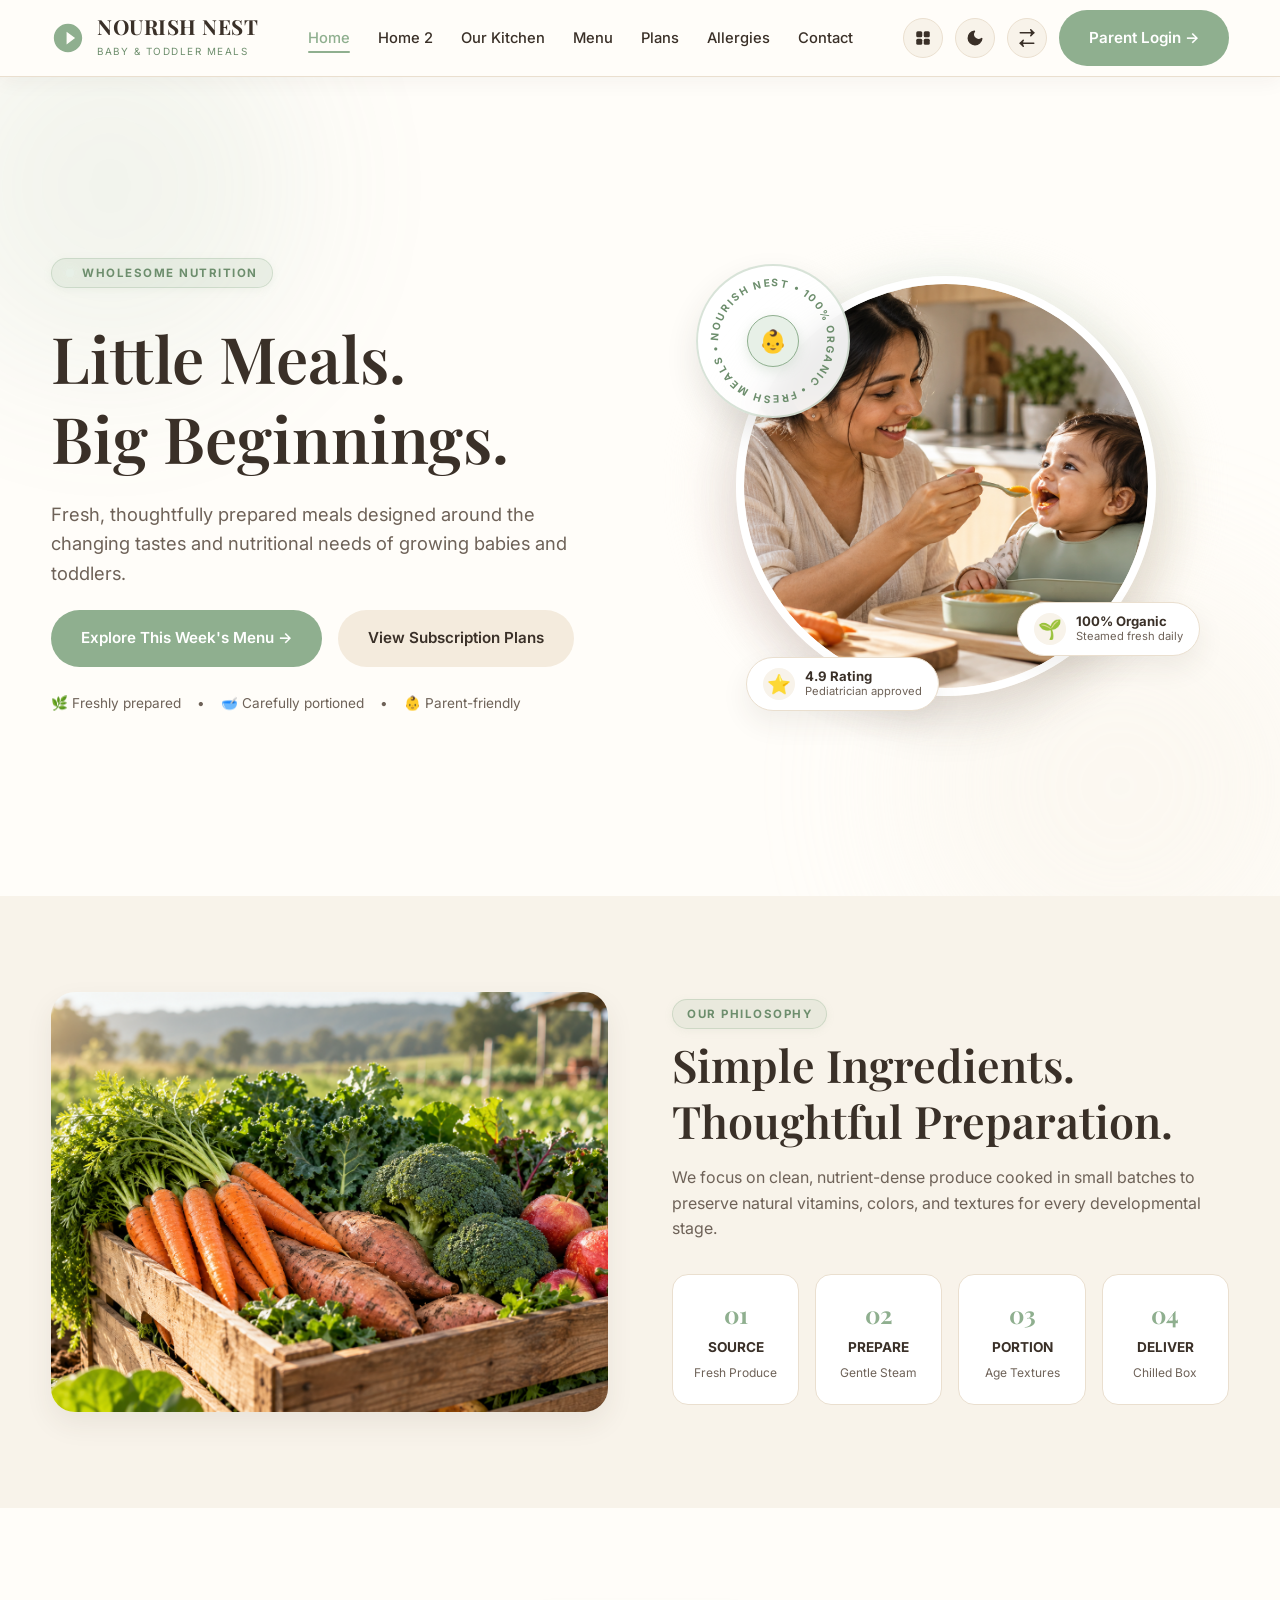
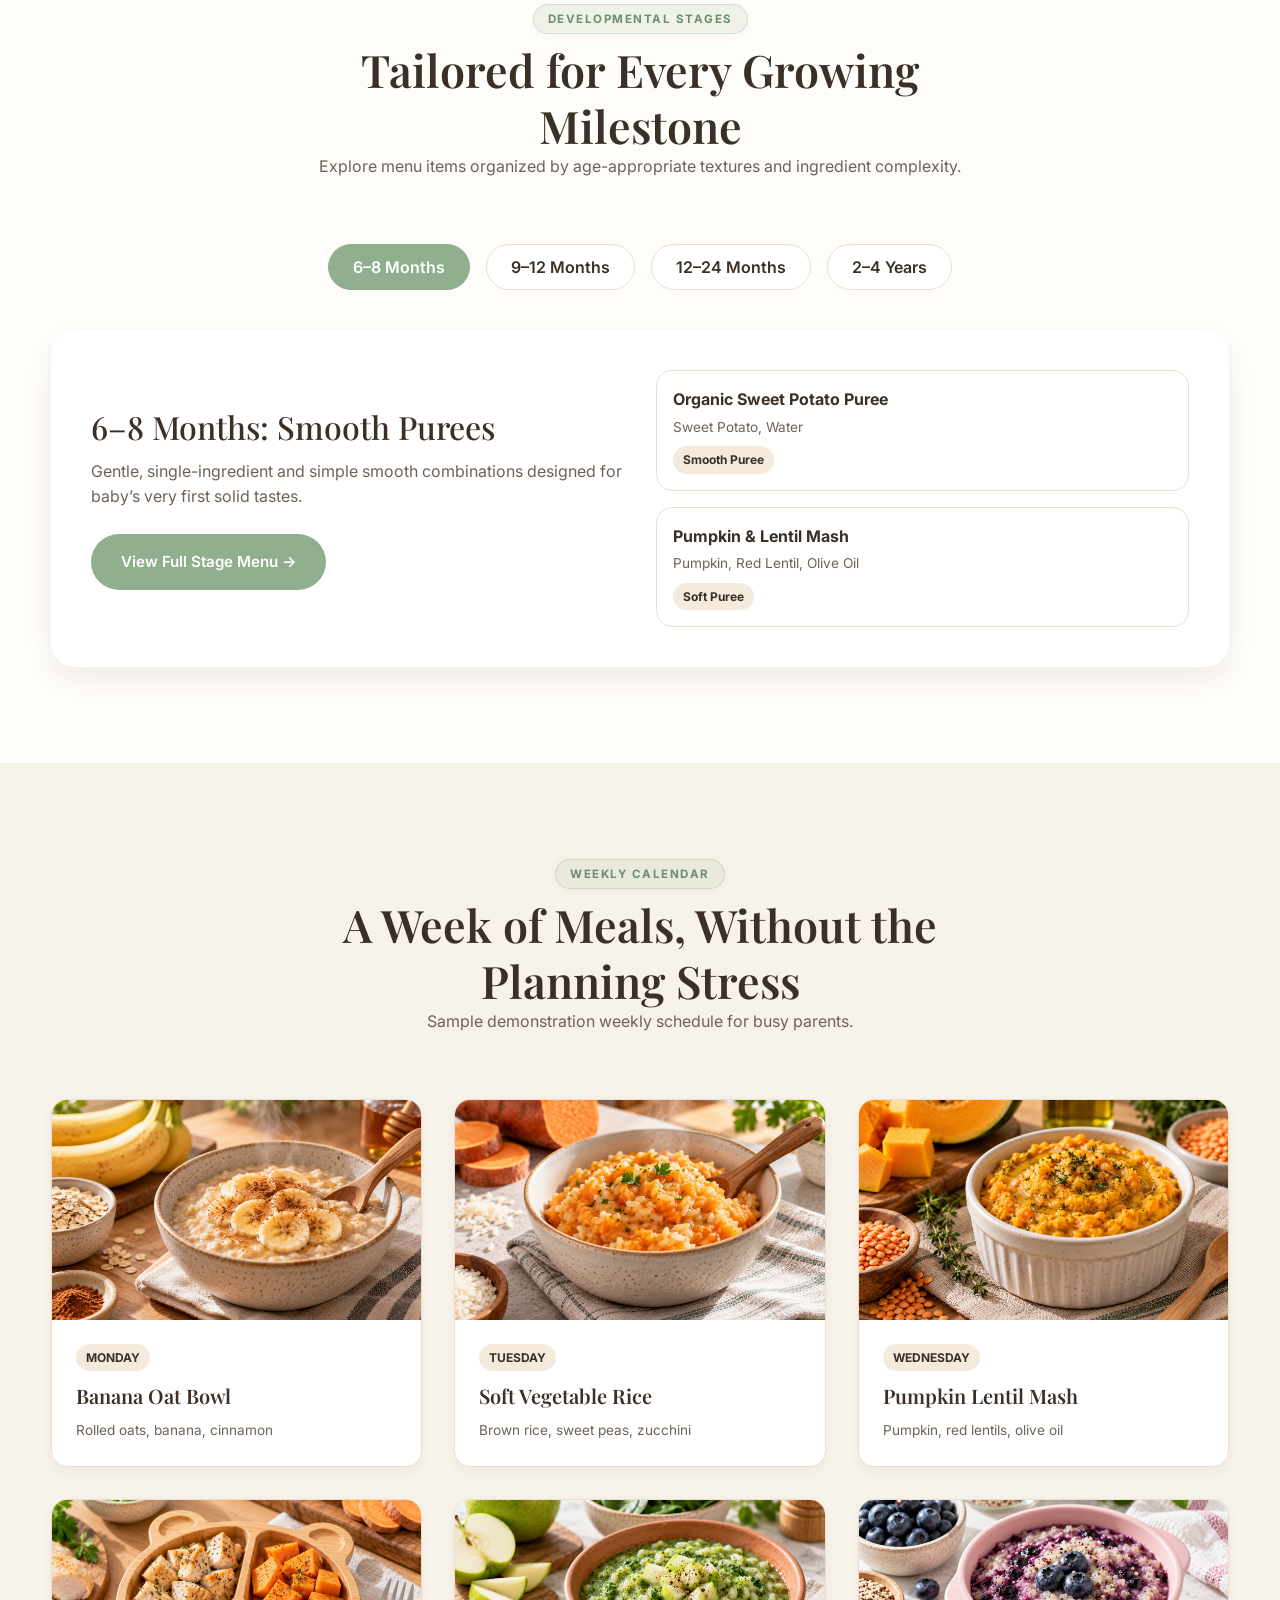
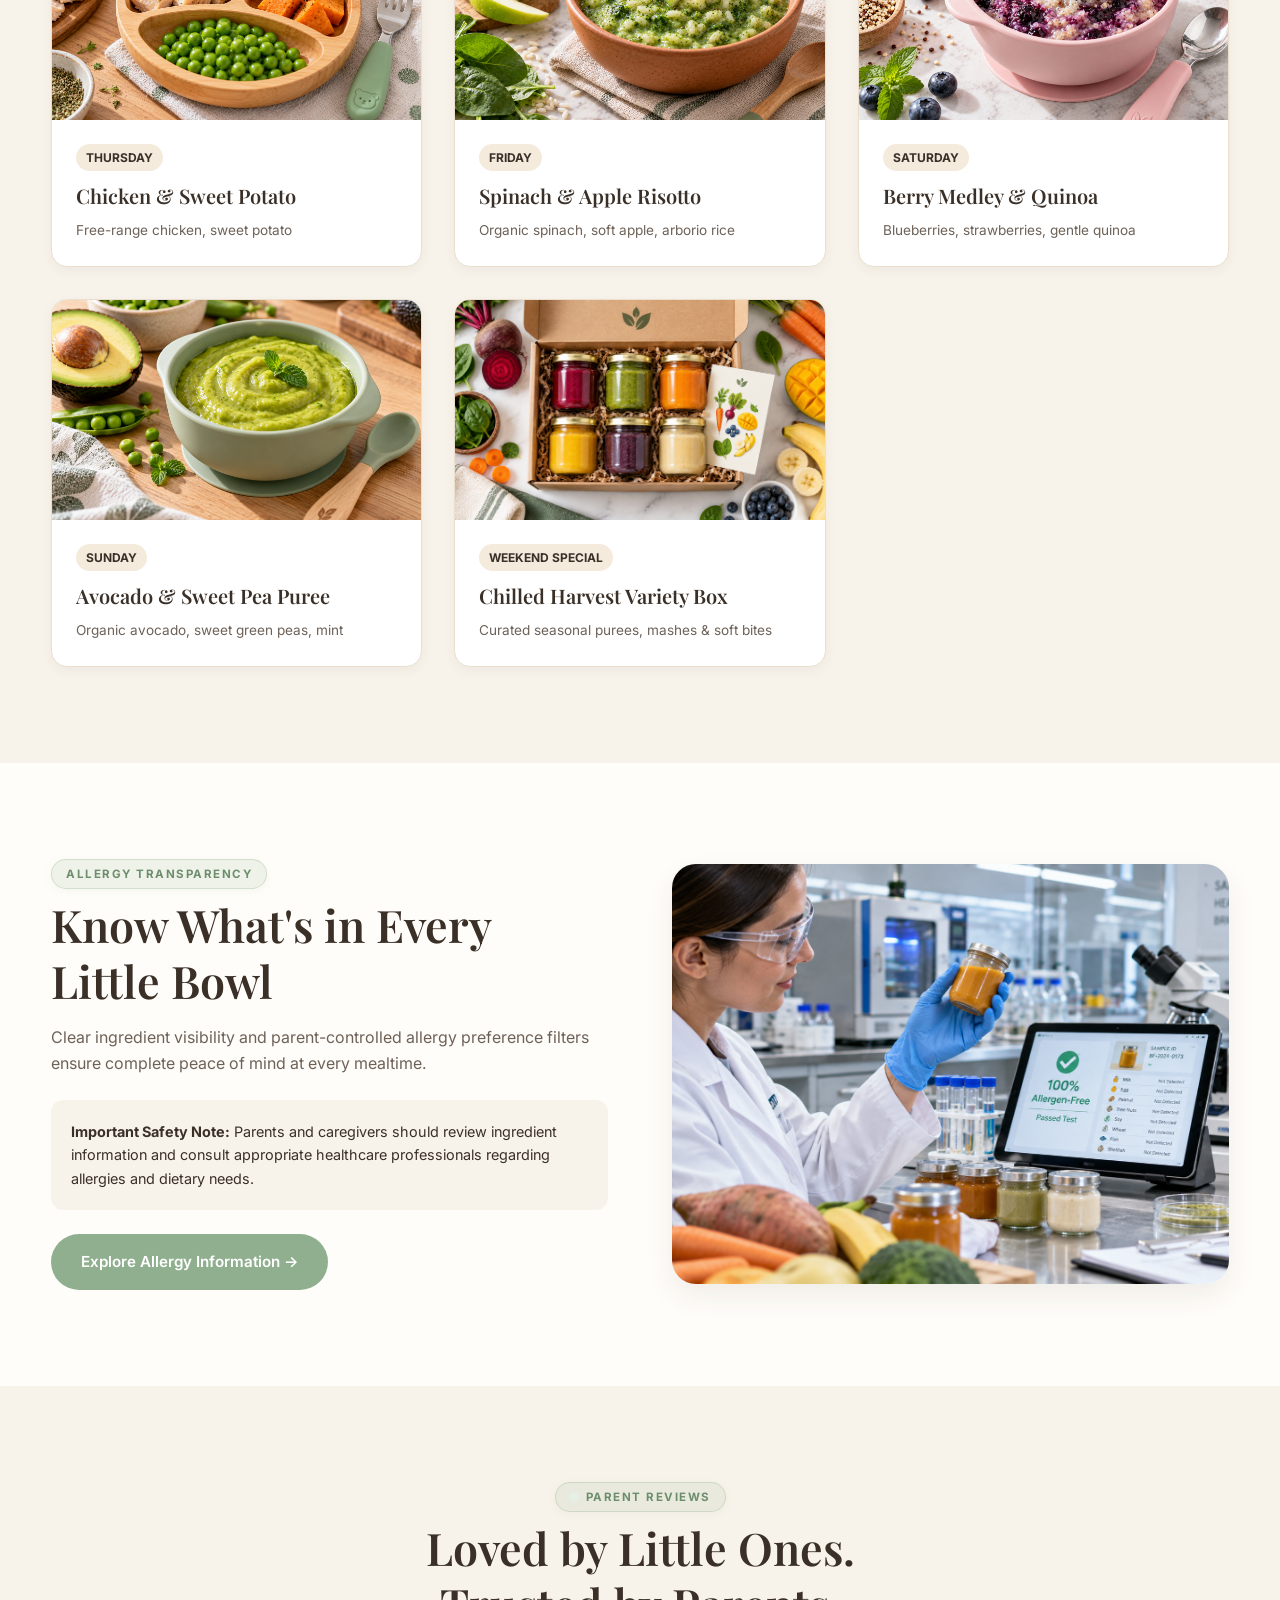
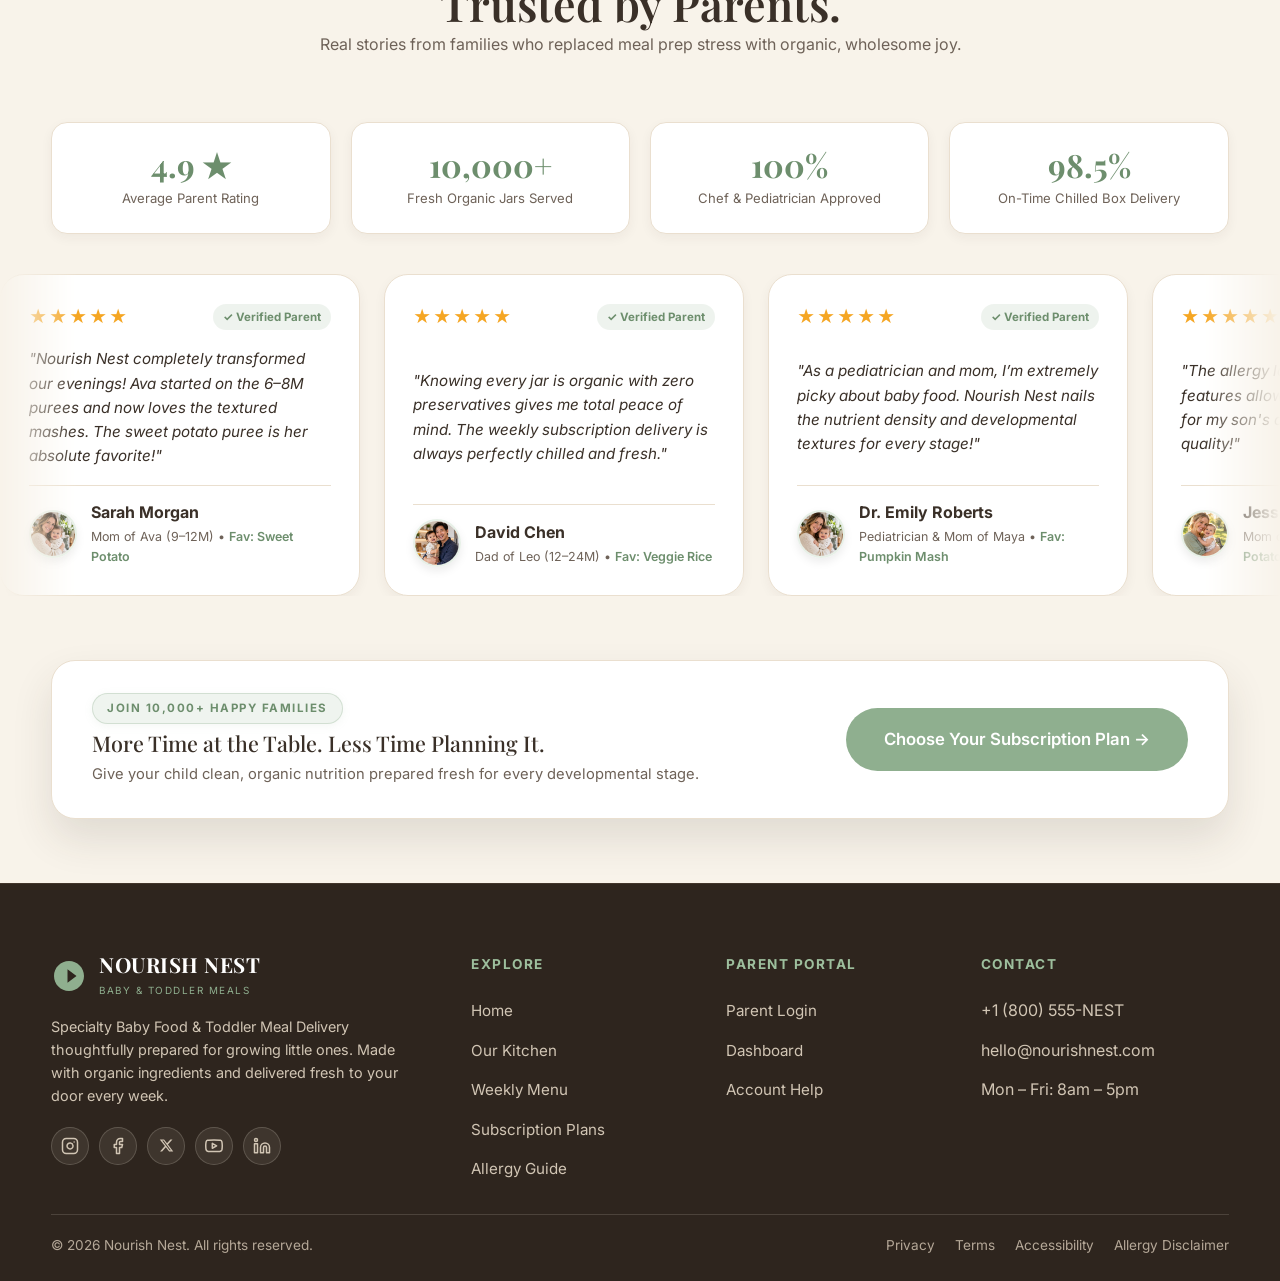
==== commit cf9d77d2: "2nd comit" ====
--- a/index.html
+++ b/index.html
@@ -636,8 +636,8 @@
             <a href="#" class="footer-social-icon" aria-label="Facebook" title="Facebook">
               <svg width="18" height="18" viewBox="0 0 24 24" fill="none" stroke="currentColor" stroke-width="2" stroke-linecap="round" stroke-linejoin="round"><path d="M18 2h-3a5 5 0 0 0-5 5v3H7v4h3v8h4v-8h3l1-4h-4V7a1 1 0 0 1 1-1h3z"/></svg>
             </a>
-            <a href="#" class="footer-social-icon" aria-label="Twitter / X" title="Twitter / X">
-              <svg width="18" height="18" viewBox="0 0 24 24" fill="none" stroke="currentColor" stroke-width="2" stroke-linecap="round" stroke-linejoin="round"><path d="M23 3a10.9 10.9 0 0 1-3.14 1.53 4.48 4.48 0 0 0-7.86 3v1A10.66 10.66 0 0 1 3 4s-4 9 5 13a11.64 11.64 0 0 1-7 2c9 5 20 0 20-11.5a4.5 4.5 0 0 0-.08-.83A7.72 7.72 0 0 0 23 3z"/></svg>
+            <a href="#" class="footer-social-icon" aria-label="X" title="X">
+              <svg width="15" height="15" viewBox="0 0 24 24" fill="currentColor"><path d="M18.244 2.25h3.308l-7.227 8.26 8.502 11.24H16.17l-5.214-6.817L4.99 21.75H1.68l7.73-8.835L1.254 2.25H8.08l4.713 6.231zm-1.161 17.52h1.833L7.084 4.126H5.117z"/></svg>
             </a>
             <a href="#" class="footer-social-icon" aria-label="YouTube" title="YouTube">
               <svg width="18" height="18" viewBox="0 0 24 24" fill="none" stroke="currentColor" stroke-width="2" stroke-linecap="round" stroke-linejoin="round"><path d="M22.54 6.42a2.78 2.78 0 0 0-1.94-2C18.88 4 12 4 12 4s-6.88 0-8.6.46a2.78 2.78 0 0 0-1.94 2A29 29 0 0 0 1 11.75a29 29 0 0 0 .46 5.33A2.78 2.78 0 0 0 3.4 19c1.72.46 8.6.46 8.6.46s6.88 0 8.6-.46a2.78 2.78 0 0 0 1.94-2 29 29 0 0 0 .46-5.25 29 29 0 0 0-.46-5.33z"/><polygon points="9.75 15.02 15.5 11.75 9.75 8.48 9.75 15.02"/></svg>
--- a/assets/css/style.css
+++ b/assets/css/style.css
@@ -478,6 +478,106 @@
   overflow: hidden;
 }
 
+/* ==========================================================================
+   INNER PAGE HERO — consistent background-image hero for all non-home pages
+   ========================================================================== */
+.page-hero {
+  position: relative;
+  min-height: 380px;
+  display: flex;
+  align-items: center;
+  justify-content: center;
+  text-align: center;
+  overflow: hidden;
+  background-size: cover;
+  background-position: center;
+  background-repeat: no-repeat;
+}
+
+.page-hero::before {
+  content: "";
+  position: absolute;
+  inset: 0;
+  background: linear-gradient(
+    160deg,
+    rgba(30, 50, 30, 0.72) 0%,
+    rgba(60, 90, 50, 0.55) 50%,
+    rgba(20, 40, 20, 0.75) 100%
+  );
+  z-index: 1;
+}
+
+.page-hero .page-hero-inner {
+  position: relative;
+  z-index: 2;
+  max-width: 760px;
+  padding: 60px 24px;
+  margin: 0 auto;
+}
+
+.page-hero .section-tag {
+  background: rgba(255,255,255,0.15);
+  color: #fff;
+  border: 1px solid rgba(255,255,255,0.3);
+  backdrop-filter: blur(6px);
+}
+
+.page-hero h1 {
+  color: #fff;
+  font-size: clamp(1.9rem, 4.5vw, 3rem);
+  line-height: 1.2;
+  margin-top: 18px;
+  text-shadow: 0 2px 12px rgba(0,0,0,0.35);
+}
+
+.page-hero .text-muted {
+  color: rgba(255,255,255,0.82);
+  font-size: 1.05rem;
+  margin-top: 16px;
+  max-width: 580px;
+  margin-left: auto;
+  margin-right: auto;
+  line-height: 1.7;
+}
+
+/* Breadcrumb inside page hero */
+.page-hero-breadcrumb {
+  display: flex;
+  align-items: center;
+  justify-content: center;
+  gap: 8px;
+  font-size: 0.8rem;
+  color: rgba(255,255,255,0.65);
+  margin-top: 20px;
+  letter-spacing: 0.5px;
+}
+
+.page-hero-breadcrumb a {
+  color: rgba(255,255,255,0.75);
+  text-decoration: none;
+  transition: color 0.2s;
+}
+
+.page-hero-breadcrumb a:hover {
+  color: #fff;
+}
+
+.page-hero-breadcrumb span.sep {
+  opacity: 0.45;
+}
+
+@media (max-width: 640px) {
+  .page-hero {
+    min-height: 280px;
+  }
+  .page-hero .page-hero-inner {
+    padding: 48px 20px;
+  }
+  .page-hero h1 {
+    font-size: 1.65rem;
+  }
+}
+
 @media (min-width: 992px) {
   .hero {
     min-height: calc(100vh - 80px);
@@ -1704,11 +1804,39 @@
     gap: 12px;
   }
 
-  .testimonial-card {
+  .testimonial-marquee-track .testimonial-card {
+    width: 300px;
+    max-width: 85vw;
+    flex-shrink: 0;
+    padding: 20px;
+  }
+
+  .testimonial-grid-home2 .testimonial-card {
     width: 100%;
     max-width: 100%;
     box-sizing: border-box;
     padding: 20px;
+  }
+}
+
+@media (max-width: 480px) {
+  .testimonial-metrics {
+    grid-template-columns: 1fr 1fr;
+    gap: 10px;
+  }
+  .metric-card {
+    padding: 16px 10px;
+  }
+  .metric-number {
+    font-size: 1.5rem;
+  }
+  .metric-label {
+    font-size: 0.75rem;
+  }
+  .testimonial-marquee-track .testimonial-card {
+    width: 280px;
+    max-width: 82vw;
+    padding: 16px;
   }
 }
 
@@ -4551,12 +4679,19 @@
   }
 }
 
-
-
-
-
-
-
-
-
-
+/* Allergies Page — CTA Card Mobile Fix */
+@media (max-width: 400px) {
+  .btn {
+    white-space: normal;
+    word-break: break-word;
+    text-align: center;
+    box-sizing: border-box;
+    padding-left: 12px;
+    padding-right: 12px;
+    font-size: 0.85rem;
+  }
+}
+
+
+
+
